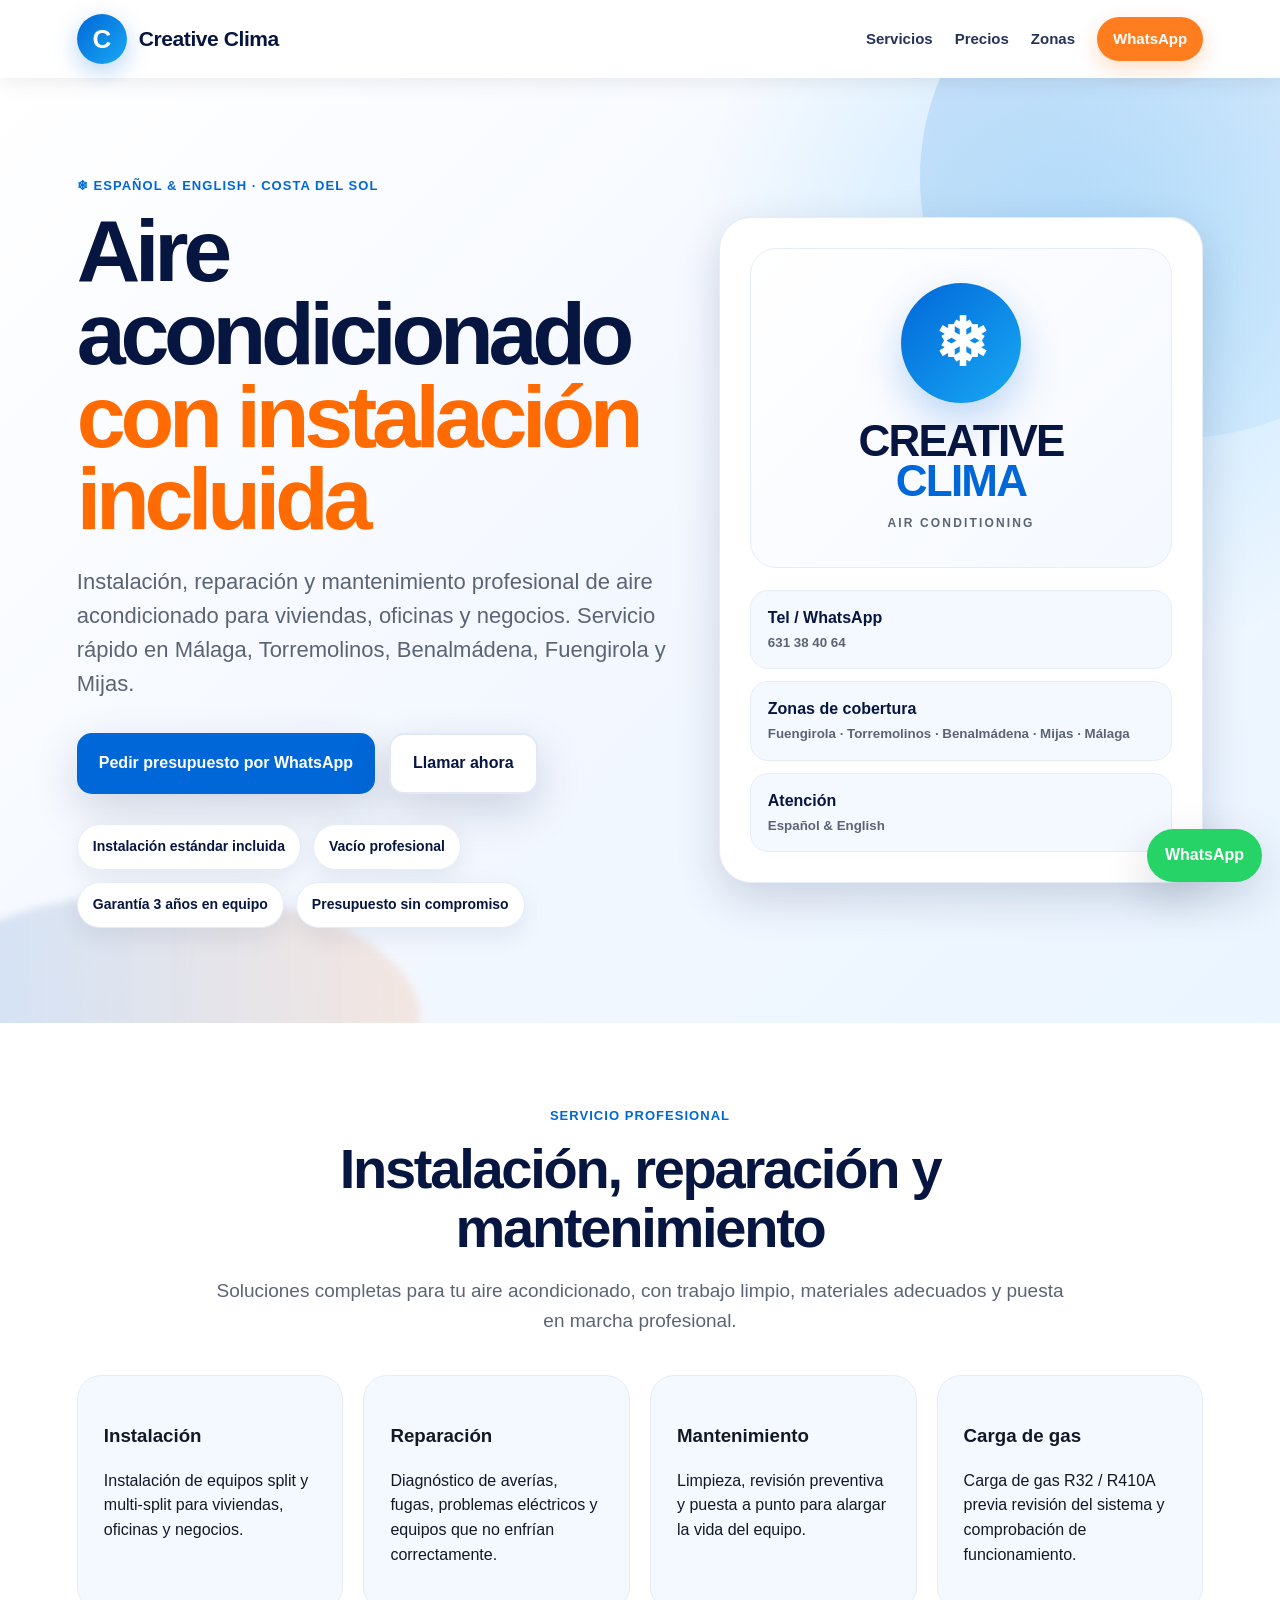
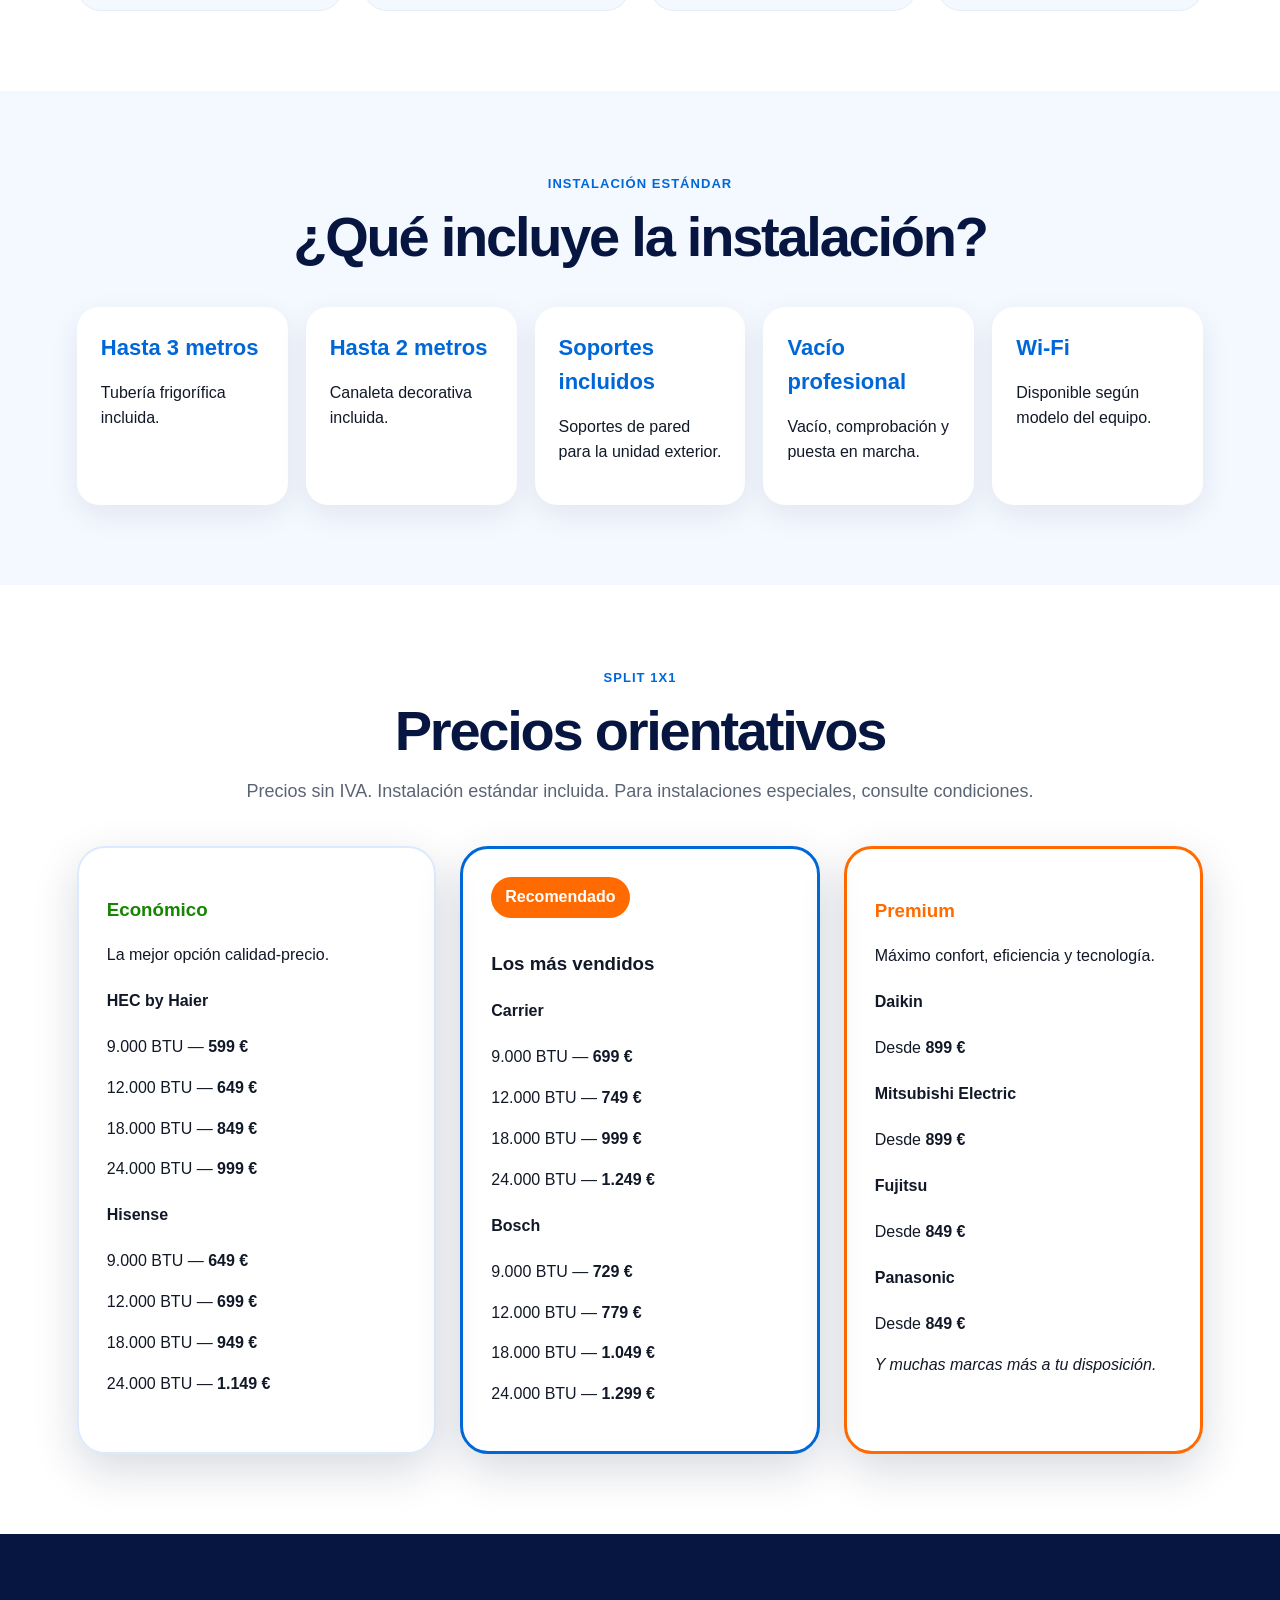
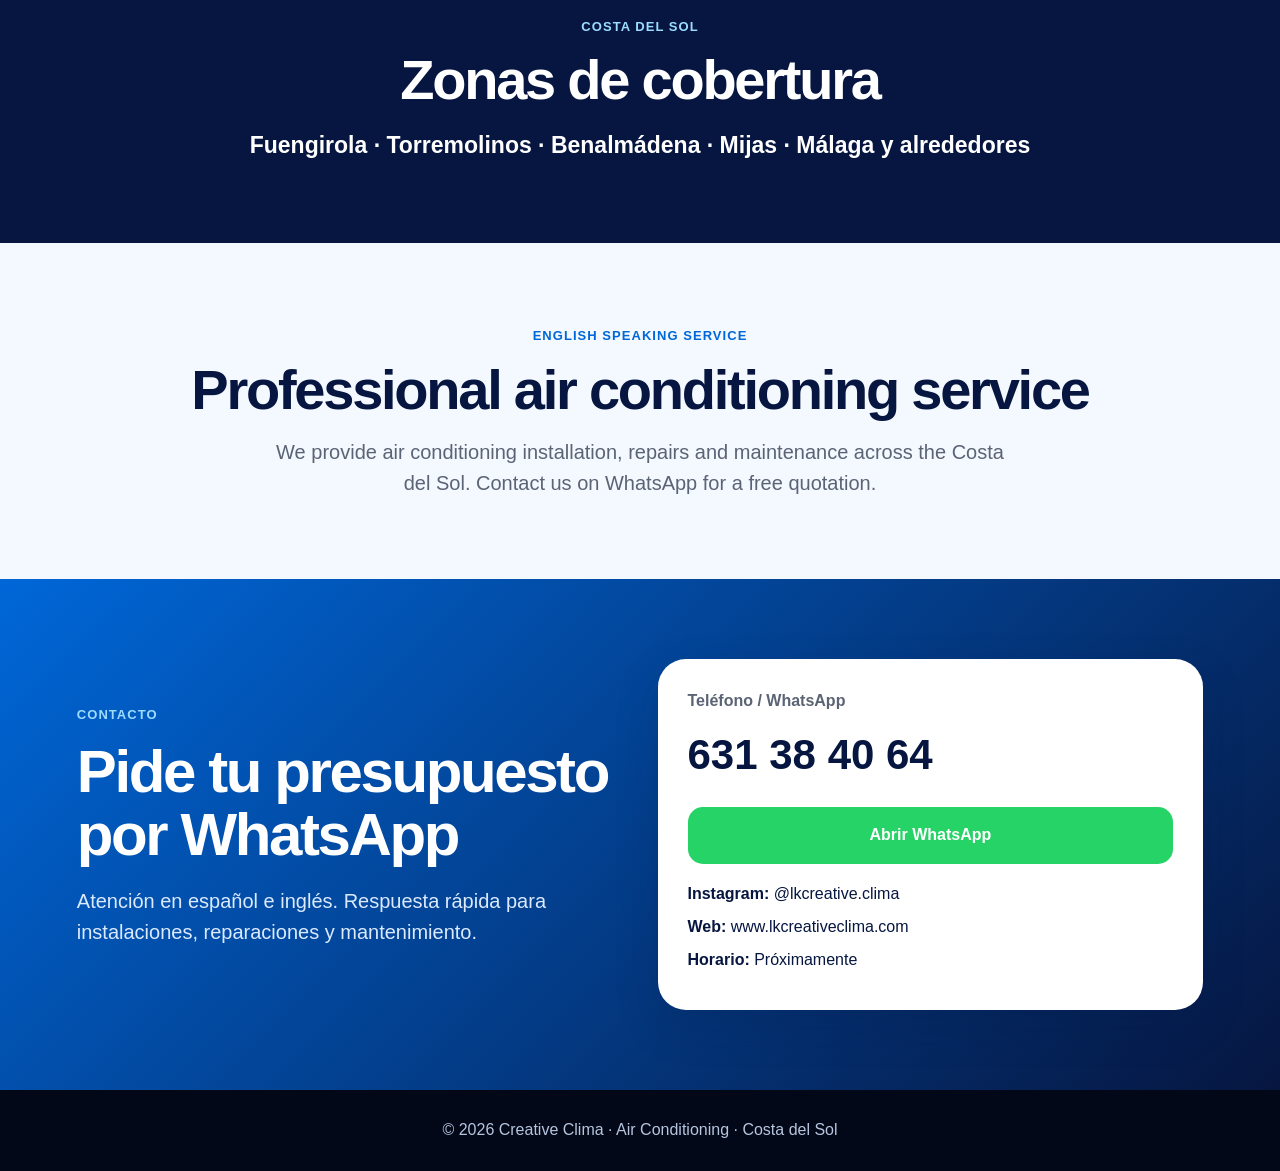
==== index.html @ 6324b2eb "Add Creative Clima homepage" ====
<!DOCTYPE html>
<html lang="es">
<head>
  <meta charset="UTF-8">
  <meta name="viewport" content="width=device-width, initial-scale=1.0">

  <title>Creative Clima | Aire Acondicionado Costa del Sol</title>

  <meta name="description" content="Instalación, reparación y mantenimiento de aire acondicionado en Torremolinos, Benalmádena, Fuengirola, Mijas, Málaga y alrededores. Presupuesto gratuito por WhatsApp.">

  <style>
    :root {
      --navy: #061640;
      --blue: #0067d8;
      --sky: #19a9f5;
      --orange: #ff6b00;
      --light: #f4f8ff;
      --white: #ffffff;
      --text: #111827;
      --muted: #5b6475;
      --shadow: 0 16px 45px rgba(6, 22, 64, 0.16);
    }

    * {
      box-sizing: border-box;
    }

    body {
      margin: 0;
      font-family: Arial, Helvetica, sans-serif;
      color: var(--text);
      background: var(--white);
      line-height: 1.55;
    }

    a {
      text-decoration: none;
      color: inherit;
    }

    .topbar {
      position: sticky;
      top: 0;
      z-index: 50;
      background: rgba(255, 255, 255, 0.96);
      backdrop-filter: blur(10px);
      display: flex;
      justify-content: space-between;
      align-items: center;
      padding: 14px 6%;
      box-shadow: 0 4px 20px rgba(0,0,0,0.08);
    }

    .brand {
      display: flex;
      align-items: center;
      gap: 12px;
      font-weight: 900;
      color: var(--navy);
      font-size: 21px;
      letter-spacing: -0.02em;
    }

    .brand-mark {
      width: 50px;
      height: 50px;
      border-radius: 50%;
      background: linear-gradient(135deg, var(--blue), var(--sky));
      display: flex;
      align-items: center;
      justify-content: center;
      color: white;
      font-weight: 900;
      font-size: 26px;
      box-shadow: 0 8px 25px rgba(0,103,216,.28);
    }

    nav {
      display: flex;
      gap: 22px;
      align-items: center;
      font-weight: 800;
      color: var(--navy);
      font-size: 15px;
    }

    nav a {
      opacity: .88;
    }

    nav a:hover {
      opacity: 1;
      color: var(--blue);
    }

    .nav-cta {
      background: var(--orange);
      color: white;
      padding: 10px 16px;
      border-radius: 999px;
      box-shadow: 0 8px 22px rgba(255,107,0,.25);
    }

    .hero {
      min-height: 720px;
      padding: 95px 6%;
      display: grid;
      grid-template-columns: 1.1fr .9fr;
      gap: 50px;
      align-items: center;
      background:
        radial-gradient(circle at 85% 20%, rgba(25,169,245,.22), transparent 30%),
        linear-gradient(135deg, #ffffff 0%, #f4f8ff 48%, #eaf5ff 100%);
      overflow: hidden;
      position: relative;
    }

    .hero::before {
      content: "";
      position: absolute;
      right: -160px;
      top: -160px;
      width: 520px;
      height: 520px;
      background: linear-gradient(135deg, rgba(0,103,216,.16), rgba(25,169,245,.05));
      border-radius: 50%;
    }

    .hero::after {
      content: "";
      position: absolute;
      left: -100px;
      bottom: -120px;
      width: 520px;
      height: 250px;
      background: linear-gradient(90deg, rgba(0,103,216,.16), rgba(255,107,0,.12));
      border-radius: 50%;
      filter: blur(4px);
    }

    .hero-content {
      position: relative;
      z-index: 2;
      max-width: 760px;
    }

    .eyebrow {
      display: inline-flex;
      align-items: center;
      gap: 8px;
      text-transform: uppercase;
      color: var(--blue);
      font-weight: 900;
      letter-spacing: .08em;
      font-size: 13px;
      margin: 0 0 14px;
    }

    h1 {
      font-size: clamp(44px, 7vw, 88px);
      line-height: .94;
      margin: 0 0 24px;
      color: var(--navy);
      letter-spacing: -0.06em;
    }

    .orange {
      color: var(--orange);
    }

    .hero-text {
      font-size: 22px;
      color: var(--muted);
      max-width: 650px;
      margin: 0 0 32px;
    }

    .hero-actions {
      display: flex;
      flex-wrap: wrap;
      gap: 14px;
      margin-bottom: 30px;
    }

    .btn {
      display: inline-flex;
      align-items: center;
      justify-content: center;
      padding: 16px 22px;
      border-radius: 15px;
      font-weight: 900;
      font-size: 16px;
      box-shadow: var(--shadow);
    }

    .btn-primary {
      background: var(--blue);
      color: white;
    }

    .btn-secondary {
      background: white;
      color: var(--navy);
      border: 2px solid #e1e9f5;
    }

    .trust-row {
      display: flex;
      flex-wrap: wrap;
      gap: 12px;
    }

    .trust-row span {
      background: white;
      color: var(--navy);
      padding: 11px 15px;
      border-radius: 999px;
      font-weight: 800;
      font-size: 14px;
      box-shadow: 0 8px 25px rgba(6,22,64,.08);
      border: 1px solid #e6edf7;
    }

    .hero-card {
      position: relative;
      z-index: 2;
      background: white;
      border-radius: 32px;
      padding: 30px;
      box-shadow: var(--shadow);
      border: 1px solid #e6edf7;
    }

    .logo-box {
      background: linear-gradient(135deg, #ffffff, #f4f8ff);
      border-radius: 26px;
      padding: 34px 24px;
      text-align: center;
      border: 1px solid #e6edf7;
    }

    .logo-symbol {
      width: 120px;
      height: 120px;
      margin: 0 auto 18px;
      border-radius: 50%;
      background: linear-gradient(135deg, var(--blue), var(--sky));
      color: white;
      display: flex;
      align-items: center;
      justify-content: center;
      font-size: 66px;
      font-weight: 900;
      box-shadow: 0 16px 40px rgba(0,103,216,.25);
    }

    .logo-title {
      font-size: 44px;
      line-height: .9;
      font-weight: 900;
      color: var(--navy);
      letter-spacing: -0.04em;
      margin: 0;
    }

    .logo-title span {
      display: block;
      color: var(--blue);
    }

    .logo-subtitle {
      margin: 14px 0 0;
      color: var(--muted);
      font-weight: 800;
      letter-spacing: .18em;
      font-size: 12px;
      text-transform: uppercase;
    }

    .quick-info {
      margin-top: 22px;
      display: grid;
      gap: 12px;
    }

    .quick-info div {
      background: var(--light);
      border-radius: 18px;
      padding: 15px 17px;
      font-weight: 800;
      color: var(--navy);
      border: 1px solid #e6edf7;
    }

    .quick-info small {
      display: block;
      color: var(--muted);
      font-weight: 700;
      margin-top: 2px;
    }

    @media (max-width: 900px) {
      .topbar {
        padding: 12px 5%;
      }

      nav {
        display: none;
      }

      .hero {
        grid-template-columns: 1fr;
        min-height: auto;
        padding: 70px 5%;
      }

      .hero-text {
        font-size: 19px;
      }

      .hero-card {
        padding: 22px;
      }

      .logo-title {
        font-size: 38px;
      }
    }
  </style>
</head>

<body>

  <header class="topbar">
    <a href="#" class="brand">
      <div class="brand-mark">C</div>
      <span>Creative Clima</span>
    </a>

    <nav>
      <a href="#servicios">Servicios</a>
      <a href="#precios">Precios</a>
      <a href="#zonas">Zonas</a>
      <a href="#contacto" class="nav-cta">WhatsApp</a>
    </nav>
  </header>

  <main>
    <section class="hero" id="inicio">
      <div class="hero-content">
        <p class="eyebrow">❄ Español & English · Costa del Sol</p>

        <h1>
          Aire acondicionado
          <span class="orange">con instalación incluida</span>
        </h1>

        <p class="hero-text">
          Instalación, reparación y mantenimiento profesional de aire acondicionado para viviendas, oficinas y negocios.
          Servicio rápido en Málaga, Torremolinos, Benalmádena, Fuengirola y Mijas.
        </p>

        <div class="hero-actions">
          <a class="btn btn-primary" href="https://wa.me/34631384064?text=Hola%20Creative%20Clima%2C%20quiero%20pedir%20un%20presupuesto%20para%20aire%20acondicionado." target="_blank">
            Pedir presupuesto por WhatsApp
          </a>

          <a class="btn btn-secondary" href="tel:+34631384064">
            Llamar ahora
          </a>
        </div>

        <div class="trust-row">
          <span>Instalación estándar incluida</span>
          <span>Vacío profesional</span>
          <span>Garantía 3 años en equipo</span>
          <span>Presupuesto sin compromiso</span>
        </div>
      </div>

      <div class="hero-card">
        <div class="logo-box">
          <div class="logo-symbol">❄</div>
          <p class="logo-title">CREATIVE <span>CLIMA</span></p>
          <p class="logo-subtitle">Air Conditioning</p>
        </div>

        <div class="quick-info">
          <div>
            Tel / WhatsApp
            <small>631 38 40 64</small>
          </div>
          <div>
            Zonas de cobertura
            <small>Fuengirola · Torremolinos · Benalmádena · Mijas · Málaga</small>
          </div>
          <div>
            Atención
            <small>Español & English</small>
          </div>
        </div>
      </div>
  </section>    <section id="servicios" style="padding:80px 6%; background:#ffffff;">
      <div style="text-align:center; max-width:850px; margin:0 auto 40px;">
        <p class="eyebrow">Servicio profesional</p>
        <h2 style="font-size:clamp(32px,5vw,56px); line-height:1.05; margin:0 0 14px; color:var(--navy); letter-spacing:-0.04em;">
          Instalación, reparación y mantenimiento
        </h2>
        <p style="color:var(--muted); font-size:19px;">
          Soluciones completas para tu aire acondicionado, con trabajo limpio, materiales adecuados y puesta en marcha profesional.
        </p>
      </div>

      <div style="display:grid; grid-template-columns:repeat(auto-fit,minmax(230px,1fr)); gap:20px;">
        <article style="background:var(--light); border:1px solid #e6edf7; border-radius:24px; padding:26px;">
          <h3>Instalación</h3>
          <p>Instalación de equipos split y multi-split para viviendas, oficinas y negocios.</p>
        </article>

        <article style="background:var(--light); border:1px solid #e6edf7; border-radius:24px; padding:26px;">
          <h3>Reparación</h3>
          <p>Diagnóstico de averías, fugas, problemas eléctricos y equipos que no enfrían correctamente.</p>
        </article>

        <article style="background:var(--light); border:1px solid #e6edf7; border-radius:24px; padding:26px;">
          <h3>Mantenimiento</h3>
          <p>Limpieza, revisión preventiva y puesta a punto para alargar la vida del equipo.</p>
        </article>

        <article style="background:var(--light); border:1px solid #e6edf7; border-radius:24px; padding:26px;">
          <h3>Carga de gas</h3>
          <p>Carga de gas R32 / R410A previa revisión del sistema y comprobación de funcionamiento.</p>
        </article>
      </div>
    </section>

    <section style="padding:80px 6%; background:var(--light);">
      <div style="text-align:center; max-width:850px; margin:0 auto 40px;">
        <p class="eyebrow">Instalación estándar</p>
        <h2 style="font-size:clamp(32px,5vw,56px); line-height:1.05; margin:0 0 14px; color:var(--navy); letter-spacing:-0.04em;">
          ¿Qué incluye la instalación?
        </h2>
      </div>

      <div style="display:grid; grid-template-columns:repeat(auto-fit,minmax(210px,1fr)); gap:18px;">
        <div style="background:white; border-radius:22px; padding:24px; box-shadow:0 10px 30px rgba(6,22,64,.08);">
          <strong style="color:var(--blue); font-size:22px;">Hasta 3 metros</strong>
          <p>Tubería frigorífica incluida.</p>
        </div>

        <div style="background:white; border-radius:22px; padding:24px; box-shadow:0 10px 30px rgba(6,22,64,.08);">
          <strong style="color:var(--blue); font-size:22px;">Hasta 2 metros</strong>
          <p>Canaleta decorativa incluida.</p>
        </div>

        <div style="background:white; border-radius:22px; padding:24px; box-shadow:0 10px 30px rgba(6,22,64,.08);">
          <strong style="color:var(--blue); font-size:22px;">Soportes incluidos</strong>
          <p>Soportes de pared para la unidad exterior.</p>
        </div>

        <div style="background:white; border-radius:22px; padding:24px; box-shadow:0 10px 30px rgba(6,22,64,.08);">
          <strong style="color:var(--blue); font-size:22px;">Vacío profesional</strong>
          <p>Vacío, comprobación y puesta en marcha.</p>
        </div>

        <div style="background:white; border-radius:22px; padding:24px; box-shadow:0 10px 30px rgba(6,22,64,.08);">
          <strong style="color:var(--blue); font-size:22px;">Wi-Fi</strong>
          <p>Disponible según modelo del equipo.</p>
        </div>
      </div>
    </section>

    <section id="precios" style="padding:80px 6%; background:#ffffff;">
      <div style="text-align:center; max-width:850px; margin:0 auto 40px;">
        <p class="eyebrow">Split 1x1</p>
        <h2 style="font-size:clamp(32px,5vw,56px); line-height:1.05; margin:0 0 14px; color:var(--navy); letter-spacing:-0.04em;">
          Precios orientativos
        </h2>
        <p style="color:var(--muted); font-size:18px;">
          Precios sin IVA. Instalación estándar incluida. Para instalaciones especiales, consulte condiciones.
        </p>
      </div>

      <div style="display:grid; grid-template-columns:repeat(auto-fit,minmax(280px,1fr)); gap:24px;">
        <article style="border:2px solid #dbeafe; border-radius:28px; padding:28px; box-shadow:var(--shadow);">
          <h3 style="color:#168500;">Económico</h3>
          <p>La mejor opción calidad-precio.</p>

          <h4>HEC by Haier</h4>
          <p>9.000 BTU — <strong>599 €</strong></p>
          <p>12.000 BTU — <strong>649 €</strong></p>
          <p>18.000 BTU — <strong>849 €</strong></p>
          <p>24.000 BTU — <strong>999 €</strong></p>

          <h4>Hisense</h4>
          <p>9.000 BTU — <strong>649 €</strong></p>
          <p>12.000 BTU — <strong>699 €</strong></p>
          <p>18.000 BTU — <strong>949 €</strong></p>
          <p>24.000 BTU — <strong>1.149 €</strong></p>
        </article>

        <article style="border:3px solid var(--blue); border-radius:28px; padding:28px; box-shadow:var(--shadow); position:relative;">
          <div style="display:inline-block; background:var(--orange); color:white; padding:8px 14px; border-radius:999px; font-weight:900; margin-bottom:12px;">
            Recomendado
          </div>

          <h3>Los más vendidos</h3>

          <h4>Carrier</h4>
          <p>9.000 BTU — <strong>699 €</strong></p>
          <p>12.000 BTU — <strong>749 €</strong></p>
          <p>18.000 BTU — <strong>999 €</strong></p>
          <p>24.000 BTU — <strong>1.249 €</strong></p>

          <h4>Bosch</h4>
          <p>9.000 BTU — <strong>729 €</strong></p>
          <p>12.000 BTU — <strong>779 €</strong></p>
          <p>18.000 BTU — <strong>1.049 €</strong></p>
          <p>24.000 BTU — <strong>1.299 €</strong></p>
        </article>

        <article style="border:3px solid var(--orange); border-radius:28px; padding:28px; box-shadow:var(--shadow);">
          <h3 style="color:var(--orange);">Premium</h3>
          <p>Máximo confort, eficiencia y tecnología.</p>

          <h4>Daikin</h4>
          <p>Desde <strong>899 €</strong></p>

          <h4>Mitsubishi Electric</h4>
          <p>Desde <strong>899 €</strong></p>

          <h4>Fujitsu</h4>
          <p>Desde <strong>849 €</strong></p>

          <h4>Panasonic</h4>
          <p>Desde <strong>849 €</strong></p>

          <p><em>Y muchas marcas más a tu disposición.</em></p>
        </article>
      </div>
    </section>    <section id="zonas" style="padding:80px 6%; background:var(--navy); color:white; text-align:center;">
      <p class="eyebrow" style="color:#9ddcff;">Costa del Sol</p>
      <h2 style="font-size:clamp(32px,5vw,56px); line-height:1.05; margin:0 0 18px; color:white; letter-spacing:-0.04em;">
        Zonas de cobertura
      </h2>
      <p style="font-size:23px; font-weight:800; max-width:900px; margin:0 auto;">
        Fuengirola · Torremolinos · Benalmádena · Mijas · Málaga y alrededores
      </p>
    </section>

    <section style="padding:80px 6%; background:var(--light); text-align:center;">
      <p class="eyebrow">English speaking service</p>
      <h2 style="font-size:clamp(32px,5vw,56px); line-height:1.05; margin:0 0 18px; color:var(--navy); letter-spacing:-0.04em;">
        Professional air conditioning service
      </h2>
      <p style="max-width:760px; margin:0 auto; color:var(--muted); font-size:20px;">
        We provide air conditioning installation, repairs and maintenance across the Costa del Sol.
        Contact us on WhatsApp for a free quotation.
      </p>
    </section>

    <section id="contacto" style="padding:80px 6%; background:linear-gradient(135deg,var(--blue),var(--navy)); color:white;">
      <div style="display:grid; grid-template-columns:repeat(auto-fit,minmax(280px,1fr)); gap:35px; align-items:center;">
        <div>
          <p class="eyebrow" style="color:#9ddcff;">Contacto</p>
          <h2 style="font-size:clamp(34px,5vw,60px); line-height:1.05; margin:0 0 18px; color:white; letter-spacing:-0.04em;">
            Pide tu presupuesto por WhatsApp
          </h2>
          <p style="font-size:20px; color:#dbeafe;">
            Atención en español e inglés. Respuesta rápida para instalaciones, reparaciones y mantenimiento.
          </p>
        </div>

        <div style="background:white; color:var(--navy); border-radius:28px; padding:30px; box-shadow:var(--shadow);">
          <p style="margin:0 0 8px; color:var(--muted); font-weight:800;">Teléfono / WhatsApp</p>

          <a href="tel:+34631384064" style="display:block; font-size:42px; font-weight:900; color:var(--navy); margin-bottom:20px;">
            631 38 40 64
          </a>

          <a href="https://wa.me/34631384064?text=Hola%20Creative%20Clima%2C%20quiero%20pedir%20un%20presupuesto%20para%20aire%20acondicionado." target="_blank" style="display:block; text-align:center; background:#25d366; color:white; padding:16px 20px; border-radius:15px; font-weight:900; margin-bottom:18px;">
            Abrir WhatsApp
          </a>

          <p style="margin:8px 0;"><strong>Instagram:</strong> @lkcreative.clima</p>
          <p style="margin:8px 0;"><strong>Web:</strong> www.lkcreativeclima.com</p>
          <p style="margin:8px 0;"><strong>Horario:</strong> Próximamente</p>
        </div>
      </div>
    </section>
  </main>

  <a href="https://wa.me/34631384064?text=Hola%20Creative%20Clima%2C%20quiero%20pedir%20un%20presupuesto." target="_blank" style="position:fixed; right:18px; bottom:18px; background:#25d366; color:white; padding:14px 18px; border-radius:999px; font-weight:900; box-shadow:var(--shadow); z-index:100;">
    WhatsApp
  </a>

  <footer style="background:#020817; color:#b6c5df; text-align:center; padding:28px 6%;">
    <p style="margin:0;">© 2026 Creative Clima · Air Conditioning · Costa del Sol</p>
  </footer>

</body>
</html>
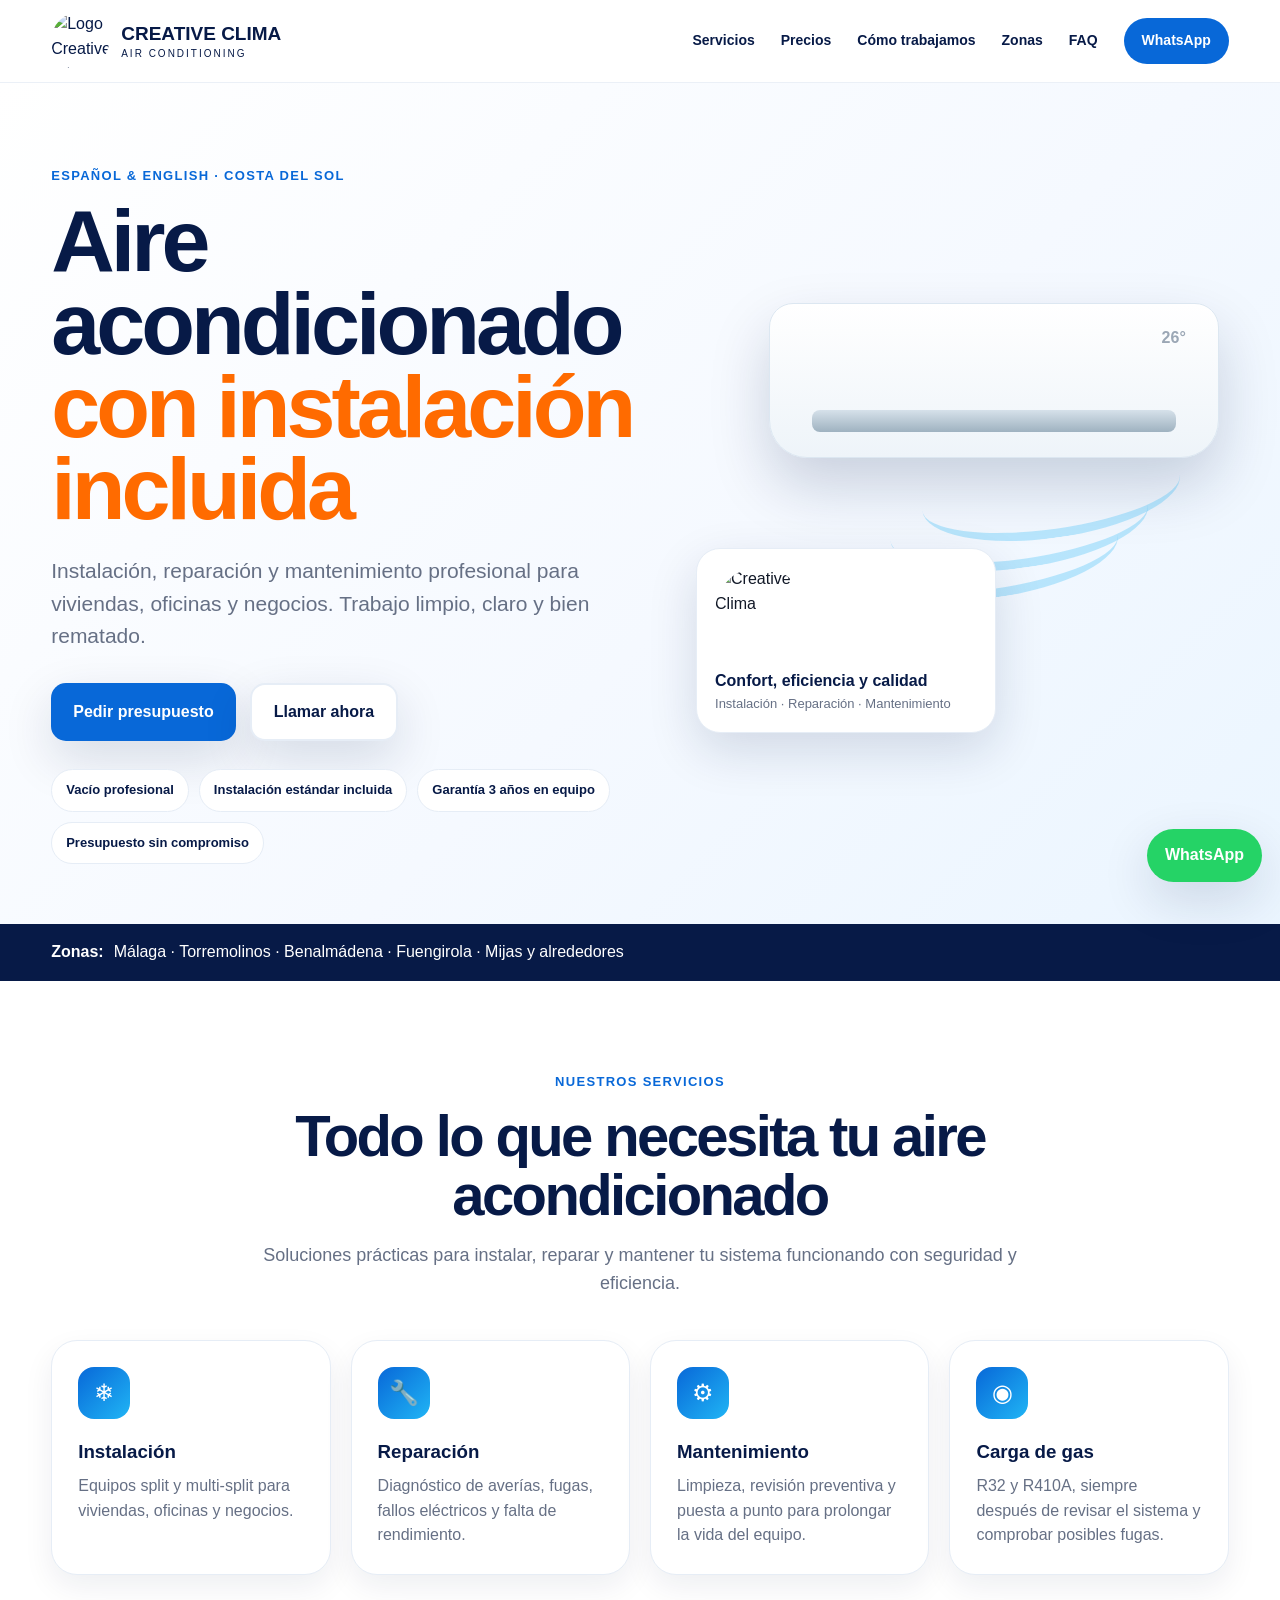
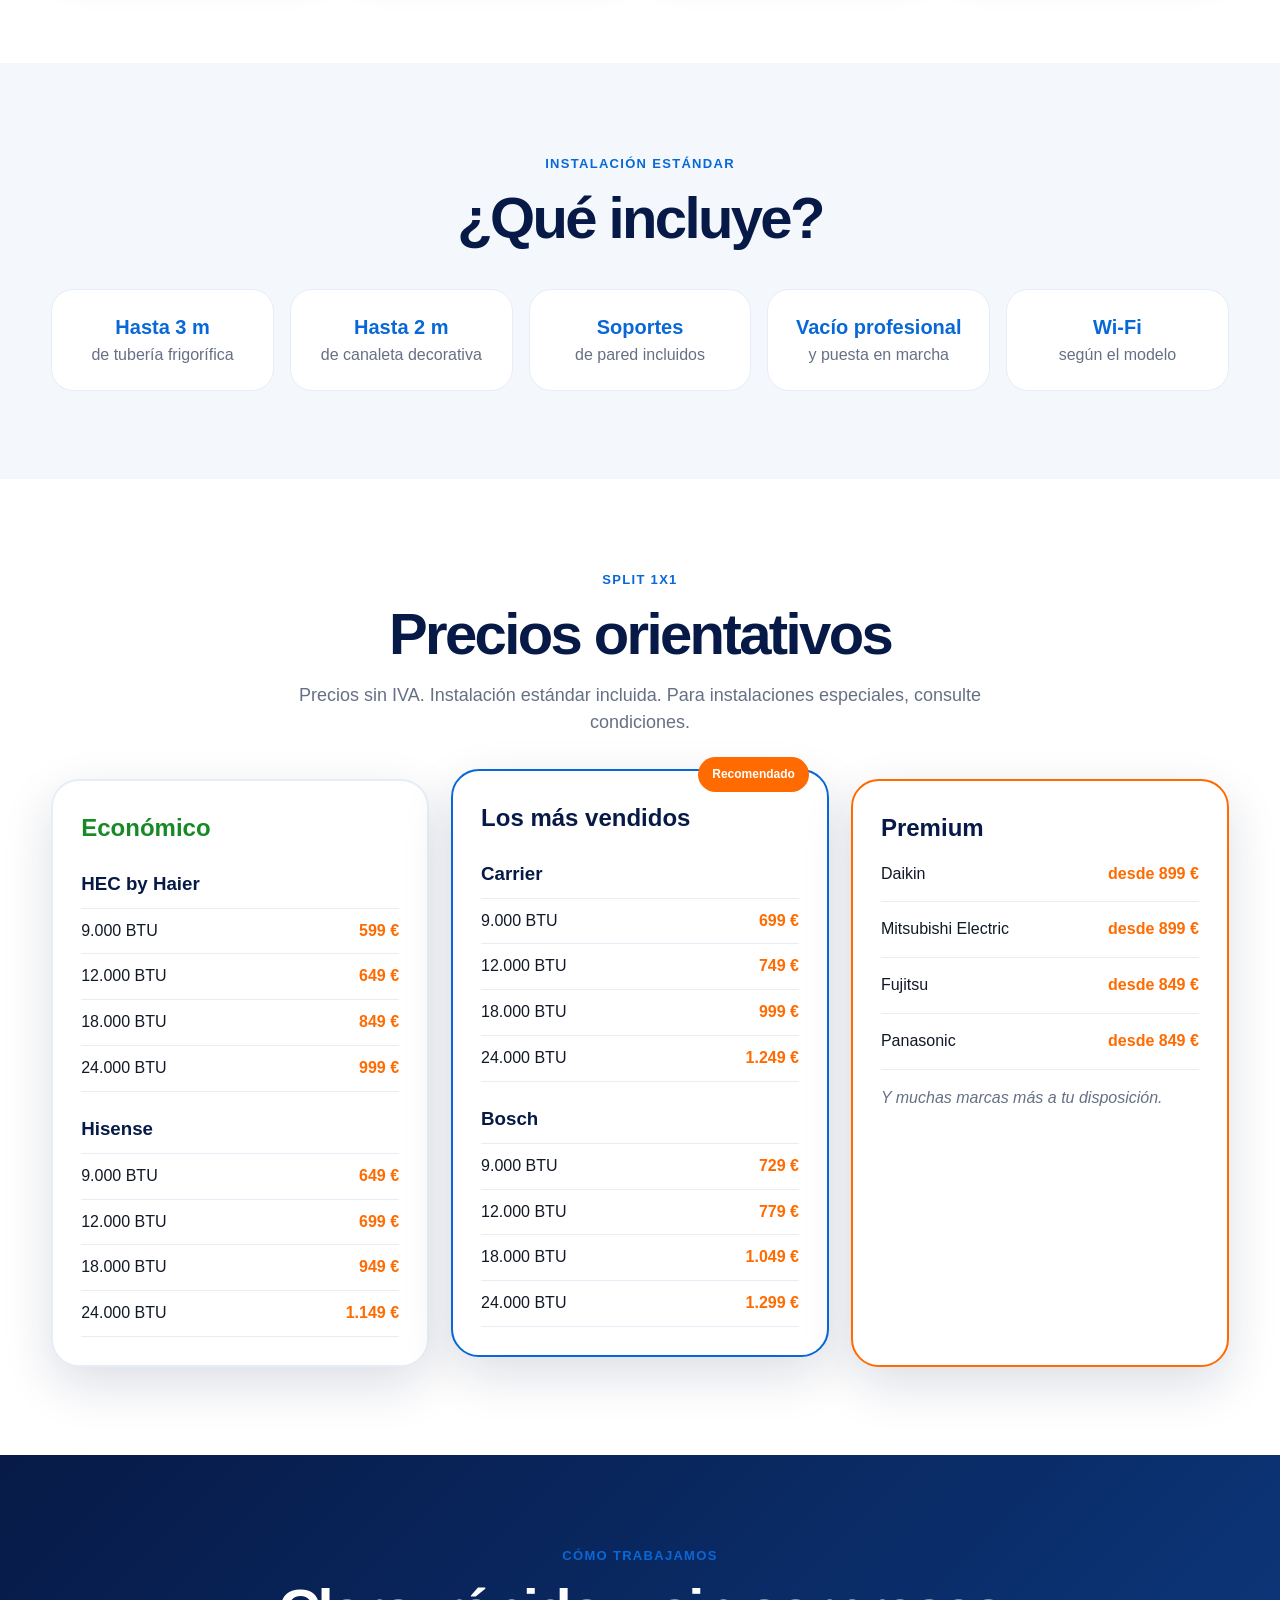
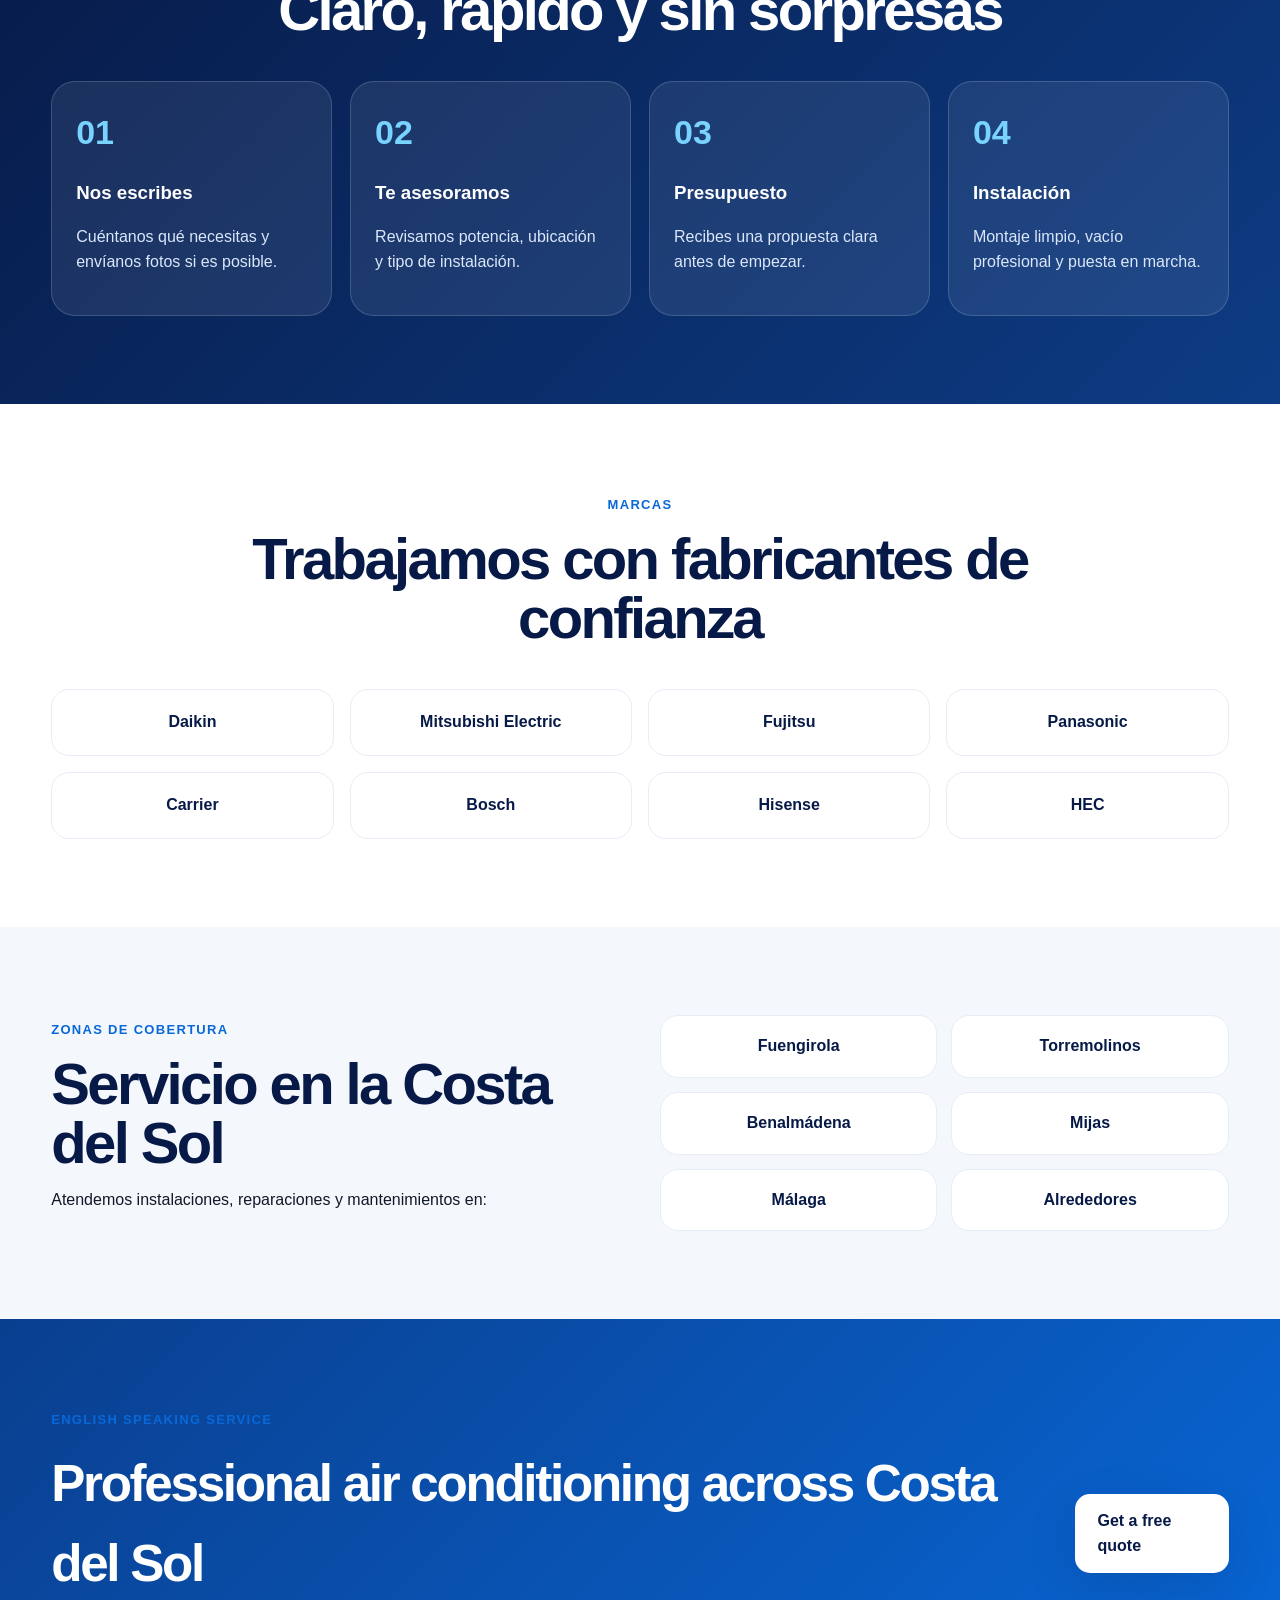
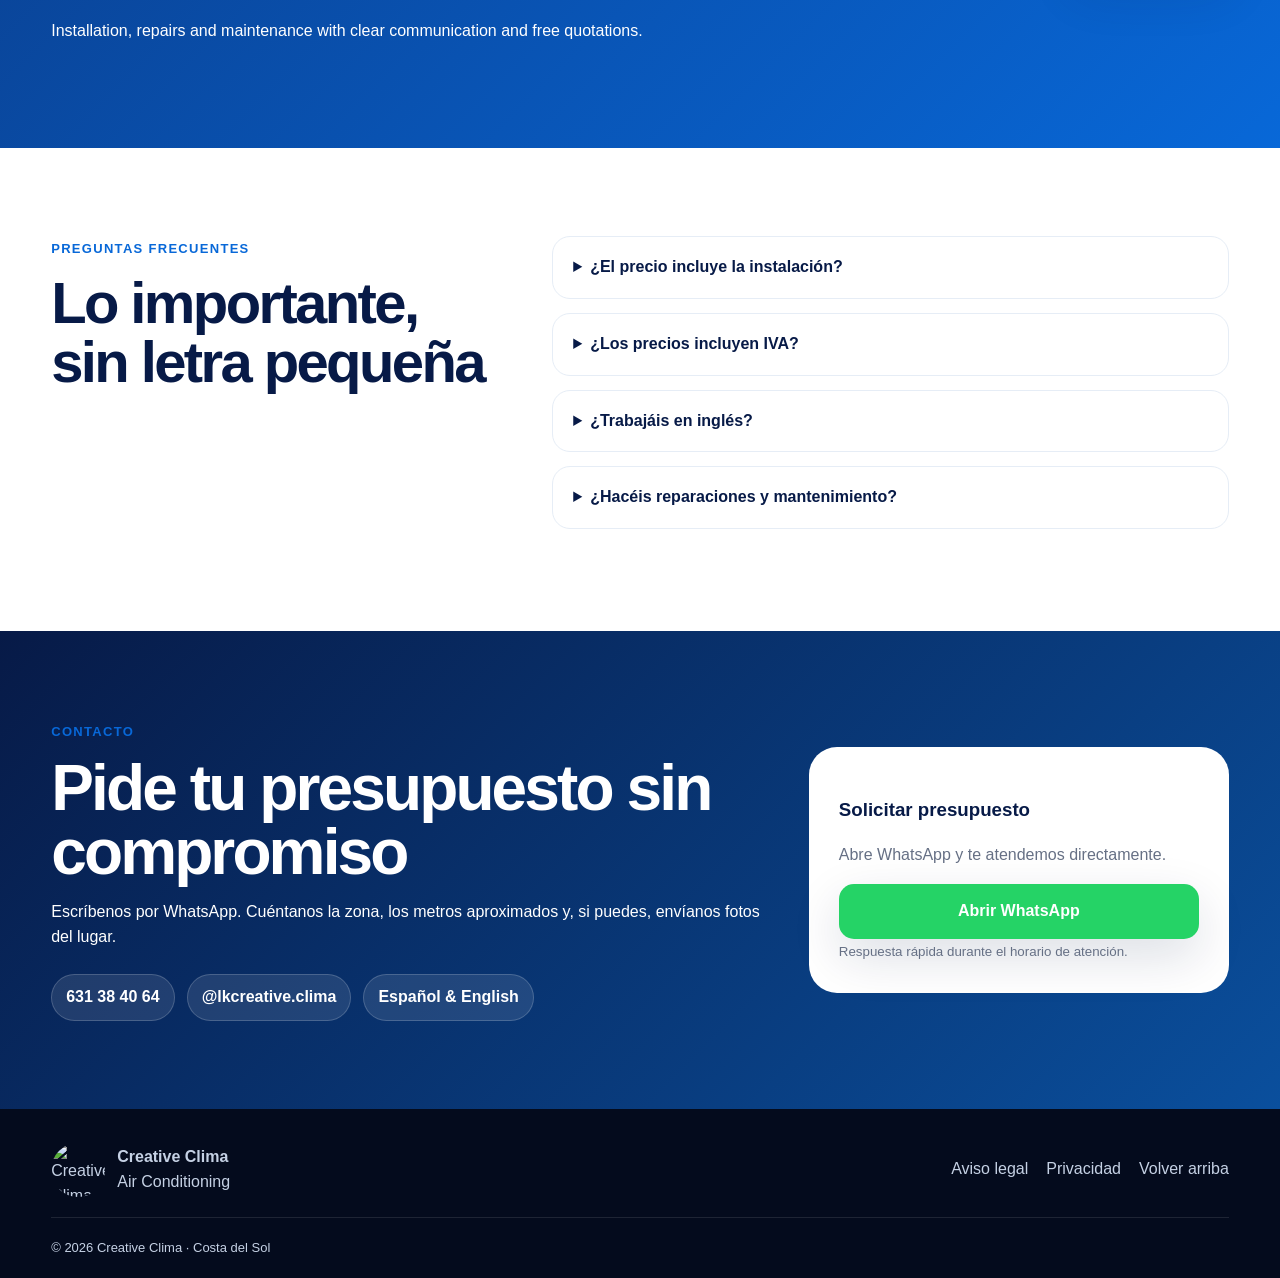
==== commit e551e797: "Add files via upload" ====
--- a/index.html
+++ b/index.html
@@ -1,602 +1,88 @@
-<!DOCTYPE html>
+<!doctype html>
 <html lang="es">
 <head>
-  <meta charset="UTF-8">
-  <meta name="viewport" content="width=device-width, initial-scale=1.0">
-
-  <title>Creative Clima | Aire Acondicionado Costa del Sol</title>
-
-  <meta name="description" content="Instalación, reparación y mantenimiento de aire acondicionado en Torremolinos, Benalmádena, Fuengirola, Mijas, Málaga y alrededores. Presupuesto gratuito por WhatsApp.">
-
-  <style>
-    :root {
-      --navy: #061640;
-      --blue: #0067d8;
-      --sky: #19a9f5;
-      --orange: #ff6b00;
-      --light: #f4f8ff;
-      --white: #ffffff;
-      --text: #111827;
-      --muted: #5b6475;
-      --shadow: 0 16px 45px rgba(6, 22, 64, 0.16);
-    }
-
-    * {
-      box-sizing: border-box;
-    }
-
-    body {
-      margin: 0;
-      font-family: Arial, Helvetica, sans-serif;
-      color: var(--text);
-      background: var(--white);
-      line-height: 1.55;
-    }
-
-    a {
-      text-decoration: none;
-      color: inherit;
-    }
-
-    .topbar {
-      position: sticky;
-      top: 0;
-      z-index: 50;
-      background: rgba(255, 255, 255, 0.96);
-      backdrop-filter: blur(10px);
-      display: flex;
-      justify-content: space-between;
-      align-items: center;
-      padding: 14px 6%;
-      box-shadow: 0 4px 20px rgba(0,0,0,0.08);
-    }
-
-    .brand {
-      display: flex;
-      align-items: center;
-      gap: 12px;
-      font-weight: 900;
-      color: var(--navy);
-      font-size: 21px;
-      letter-spacing: -0.02em;
-    }
-
-    .brand-mark {
-      width: 50px;
-      height: 50px;
-      border-radius: 50%;
-      background: linear-gradient(135deg, var(--blue), var(--sky));
-      display: flex;
-      align-items: center;
-      justify-content: center;
-      color: white;
-      font-weight: 900;
-      font-size: 26px;
-      box-shadow: 0 8px 25px rgba(0,103,216,.28);
-    }
-
-    nav {
-      display: flex;
-      gap: 22px;
-      align-items: center;
-      font-weight: 800;
-      color: var(--navy);
-      font-size: 15px;
-    }
-
-    nav a {
-      opacity: .88;
-    }
-
-    nav a:hover {
-      opacity: 1;
-      color: var(--blue);
-    }
-
-    .nav-cta {
-      background: var(--orange);
-      color: white;
-      padding: 10px 16px;
-      border-radius: 999px;
-      box-shadow: 0 8px 22px rgba(255,107,0,.25);
-    }
-
-    .hero {
-      min-height: 720px;
-      padding: 95px 6%;
-      display: grid;
-      grid-template-columns: 1.1fr .9fr;
-      gap: 50px;
-      align-items: center;
-      background:
-        radial-gradient(circle at 85% 20%, rgba(25,169,245,.22), transparent 30%),
-        linear-gradient(135deg, #ffffff 0%, #f4f8ff 48%, #eaf5ff 100%);
-      overflow: hidden;
-      position: relative;
-    }
-
-    .hero::before {
-      content: "";
-      position: absolute;
-      right: -160px;
-      top: -160px;
-      width: 520px;
-      height: 520px;
-      background: linear-gradient(135deg, rgba(0,103,216,.16), rgba(25,169,245,.05));
-      border-radius: 50%;
-    }
-
-    .hero::after {
-      content: "";
-      position: absolute;
-      left: -100px;
-      bottom: -120px;
-      width: 520px;
-      height: 250px;
-      background: linear-gradient(90deg, rgba(0,103,216,.16), rgba(255,107,0,.12));
-      border-radius: 50%;
-      filter: blur(4px);
-    }
-
-    .hero-content {
-      position: relative;
-      z-index: 2;
-      max-width: 760px;
-    }
-
-    .eyebrow {
-      display: inline-flex;
-      align-items: center;
-      gap: 8px;
-      text-transform: uppercase;
-      color: var(--blue);
-      font-weight: 900;
-      letter-spacing: .08em;
-      font-size: 13px;
-      margin: 0 0 14px;
-    }
-
-    h1 {
-      font-size: clamp(44px, 7vw, 88px);
-      line-height: .94;
-      margin: 0 0 24px;
-      color: var(--navy);
-      letter-spacing: -0.06em;
-    }
-
-    .orange {
-      color: var(--orange);
-    }
-
-    .hero-text {
-      font-size: 22px;
-      color: var(--muted);
-      max-width: 650px;
-      margin: 0 0 32px;
-    }
-
-    .hero-actions {
-      display: flex;
-      flex-wrap: wrap;
-      gap: 14px;
-      margin-bottom: 30px;
-    }
-
-    .btn {
-      display: inline-flex;
-      align-items: center;
-      justify-content: center;
-      padding: 16px 22px;
-      border-radius: 15px;
-      font-weight: 900;
-      font-size: 16px;
-      box-shadow: var(--shadow);
-    }
-
-    .btn-primary {
-      background: var(--blue);
-      color: white;
-    }
-
-    .btn-secondary {
-      background: white;
-      color: var(--navy);
-      border: 2px solid #e1e9f5;
-    }
-
-    .trust-row {
-      display: flex;
-      flex-wrap: wrap;
-      gap: 12px;
-    }
-
-    .trust-row span {
-      background: white;
-      color: var(--navy);
-      padding: 11px 15px;
-      border-radius: 999px;
-      font-weight: 800;
-      font-size: 14px;
-      box-shadow: 0 8px 25px rgba(6,22,64,.08);
-      border: 1px solid #e6edf7;
-    }
-
-    .hero-card {
-      position: relative;
-      z-index: 2;
-      background: white;
-      border-radius: 32px;
-      padding: 30px;
-      box-shadow: var(--shadow);
-      border: 1px solid #e6edf7;
-    }
-
-    .logo-box {
-      background: linear-gradient(135deg, #ffffff, #f4f8ff);
-      border-radius: 26px;
-      padding: 34px 24px;
-      text-align: center;
-      border: 1px solid #e6edf7;
-    }
-
-    .logo-symbol {
-      width: 120px;
-      height: 120px;
-      margin: 0 auto 18px;
-      border-radius: 50%;
-      background: linear-gradient(135deg, var(--blue), var(--sky));
-      color: white;
-      display: flex;
-      align-items: center;
-      justify-content: center;
-      font-size: 66px;
-      font-weight: 900;
-      box-shadow: 0 16px 40px rgba(0,103,216,.25);
-    }
-
-    .logo-title {
-      font-size: 44px;
-      line-height: .9;
-      font-weight: 900;
-      color: var(--navy);
-      letter-spacing: -0.04em;
-      margin: 0;
-    }
-
-    .logo-title span {
-      display: block;
-      color: var(--blue);
-    }
-
-    .logo-subtitle {
-      margin: 14px 0 0;
-      color: var(--muted);
-      font-weight: 800;
-      letter-spacing: .18em;
-      font-size: 12px;
-      text-transform: uppercase;
-    }
-
-    .quick-info {
-      margin-top: 22px;
-      display: grid;
-      gap: 12px;
-    }
-
-    .quick-info div {
-      background: var(--light);
-      border-radius: 18px;
-      padding: 15px 17px;
-      font-weight: 800;
-      color: var(--navy);
-      border: 1px solid #e6edf7;
-    }
-
-    .quick-info small {
-      display: block;
-      color: var(--muted);
-      font-weight: 700;
-      margin-top: 2px;
-    }
-
-    @media (max-width: 900px) {
-      .topbar {
-        padding: 12px 5%;
-      }
-
-      nav {
-        display: none;
-      }
-
-      .hero {
-        grid-template-columns: 1fr;
-        min-height: auto;
-        padding: 70px 5%;
-      }
-
-      .hero-text {
-        font-size: 19px;
-      }
-
-      .hero-card {
-        padding: 22px;
-      }
-
-      .logo-title {
-        font-size: 38px;
-      }
-    }
-  </style>
+  <meta charset="utf-8">
+  <meta name="viewport" content="width=device-width,initial-scale=1">
+  <title>Creative Clima | Aire acondicionado en Costa del Sol</title>
+  <meta name="description" content="Instalación, reparación y mantenimiento de aire acondicionado en Torremolinos, Benalmádena, Fuengirola, Mijas, Málaga y alrededores. Presupuesto sin compromiso.">
+  <meta name="theme-color" content="#071a47">
+  <meta property="og:title" content="Creative Clima | Aire acondicionado Costa del Sol">
+  <meta property="og:description" content="Instalación profesional, reparación y mantenimiento. Atención en español e inglés.">
+  <meta property="og:type" content="website">
+  <meta property="og:image" content="assets/creative-clima-logo.png">
+  <link rel="icon" href="assets/creative-clima-logo.png">
+  <link rel="stylesheet" href="styles.css">
 </head>
-
 <body>
-
-  <header class="topbar">
-    <a href="#" class="brand">
-      <div class="brand-mark">C</div>
-      <span>Creative Clima</span>
-    </a>
-
-    <nav>
-      <a href="#servicios">Servicios</a>
-      <a href="#precios">Precios</a>
-      <a href="#zonas">Zonas</a>
-      <a href="#contacto" class="nav-cta">WhatsApp</a>
-    </nav>
+  <header class="site-header">
+    <div class="container header-inner">
+      <a class="brand" href="#inicio">
+        <img src="assets/creative-clima-logo.png" alt="Logo Creative Clima">
+        <span><strong>CREATIVE CLIMA</strong><small>AIR CONDITIONING</small></span>
+      </a>
+      <button class="menu-toggle" aria-controls="main-menu" aria-expanded="false"><span></span><span></span><span></span></button>
+      <nav id="main-menu" class="main-nav">
+        <a href="#servicios">Servicios</a><a href="#precios">Precios</a><a href="#proceso">Cómo trabajamos</a><a href="#zonas">Zonas</a><a href="#faq">FAQ</a>
+        <a class="nav-cta" href="https://wa.me/34631384064?text=Hola%20Creative%20Clima%2C%20quiero%20pedir%20un%20presupuesto." target="_blank" rel="noopener">WhatsApp</a>
+      </nav>
+    </div>
   </header>
 
   <main>
-    <section class="hero" id="inicio">
-      <div class="hero-content">
-        <p class="eyebrow">❄ Español & English · Costa del Sol</p>
-
-        <h1>
-          Aire acondicionado
-          <span class="orange">con instalación incluida</span>
-        </h1>
-
-        <p class="hero-text">
-          Instalación, reparación y mantenimiento profesional de aire acondicionado para viviendas, oficinas y negocios.
-          Servicio rápido en Málaga, Torremolinos, Benalmádena, Fuengirola y Mijas.
-        </p>
-
-        <div class="hero-actions">
-          <a class="btn btn-primary" href="https://wa.me/34631384064?text=Hola%20Creative%20Clima%2C%20quiero%20pedir%20un%20presupuesto%20para%20aire%20acondicionado." target="_blank">
-            Pedir presupuesto por WhatsApp
-          </a>
-
-          <a class="btn btn-secondary" href="tel:+34631384064">
-            Llamar ahora
-          </a>
+    <section id="inicio" class="hero">
+      <div class="container hero-grid">
+        <div class="hero-copy">
+          <div class="kicker">Español & English · Costa del Sol</div>
+          <h1>Aire acondicionado <span>con instalación incluida</span></h1>
+          <p class="hero-lead">Instalación, reparación y mantenimiento profesional para viviendas, oficinas y negocios. Trabajo limpio, claro y bien rematado.</p>
+          <div class="hero-actions">
+            <a class="btn btn-primary" href="https://wa.me/34631384064?text=Hola%20Creative%20Clima%2C%20quiero%20pedir%20un%20presupuesto%20para%20aire%20acondicionado." target="_blank" rel="noopener">Pedir presupuesto</a>
+            <a class="btn btn-secondary" href="tel:+34631384064">Llamar ahora</a>
+          </div>
+          <div class="trust-pills"><span>Vacío profesional</span><span>Instalación estándar incluida</span><span>Garantía 3 años en equipo</span><span>Presupuesto sin compromiso</span></div>
         </div>
-
-        <div class="trust-row">
-          <span>Instalación estándar incluida</span>
-          <span>Vacío profesional</span>
-          <span>Garantía 3 años en equipo</span>
-          <span>Presupuesto sin compromiso</span>
+        <div class="hero-visual">
+          <div class="hero-card"><img src="assets/creative-clima-logo.png" alt="Creative Clima"><div><strong>Confort, eficiencia y calidad</strong><span>Instalación · Reparación · Mantenimiento</span></div></div>
+          <div class="ac-illustration"><div class="ac-body"><div class="ac-display">26°</div><div class="ac-slot"></div></div><div class="air air-one"></div><div class="air air-two"></div><div class="air air-three"></div></div>
         </div>
       </div>
-
-      <div class="hero-card">
-        <div class="logo-box">
-          <div class="logo-symbol">❄</div>
-          <p class="logo-title">CREATIVE <span>CLIMA</span></p>
-          <p class="logo-subtitle">Air Conditioning</p>
-        </div>
-
-        <div class="quick-info">
-          <div>
-            Tel / WhatsApp
-            <small>631 38 40 64</small>
-          </div>
-          <div>
-            Zonas de cobertura
-            <small>Fuengirola · Torremolinos · Benalmádena · Mijas · Málaga</small>
-          </div>
-          <div>
-            Atención
-            <small>Español & English</small>
-          </div>
-        </div>
-      </div>
-  </section>    <section id="servicios" style="padding:80px 6%; background:#ffffff;">
-      <div style="text-align:center; max-width:850px; margin:0 auto 40px;">
-        <p class="eyebrow">Servicio profesional</p>
-        <h2 style="font-size:clamp(32px,5vw,56px); line-height:1.05; margin:0 0 14px; color:var(--navy); letter-spacing:-0.04em;">
-          Instalación, reparación y mantenimiento
-        </h2>
-        <p style="color:var(--muted); font-size:19px;">
-          Soluciones completas para tu aire acondicionado, con trabajo limpio, materiales adecuados y puesta en marcha profesional.
-        </p>
-      </div>
-
-      <div style="display:grid; grid-template-columns:repeat(auto-fit,minmax(230px,1fr)); gap:20px;">
-        <article style="background:var(--light); border:1px solid #e6edf7; border-radius:24px; padding:26px;">
-          <h3>Instalación</h3>
-          <p>Instalación de equipos split y multi-split para viviendas, oficinas y negocios.</p>
-        </article>
-
-        <article style="background:var(--light); border:1px solid #e6edf7; border-radius:24px; padding:26px;">
-          <h3>Reparación</h3>
-          <p>Diagnóstico de averías, fugas, problemas eléctricos y equipos que no enfrían correctamente.</p>
-        </article>
-
-        <article style="background:var(--light); border:1px solid #e6edf7; border-radius:24px; padding:26px;">
-          <h3>Mantenimiento</h3>
-          <p>Limpieza, revisión preventiva y puesta a punto para alargar la vida del equipo.</p>
-        </article>
-
-        <article style="background:var(--light); border:1px solid #e6edf7; border-radius:24px; padding:26px;">
-          <h3>Carga de gas</h3>
-          <p>Carga de gas R32 / R410A previa revisión del sistema y comprobación de funcionamiento.</p>
-        </article>
-      </div>
+      <div class="coverage-bar"><div class="container"><strong>Zonas:</strong><span>Málaga · Torremolinos · Benalmádena · Fuengirola · Mijas y alrededores</span></div></div>
     </section>
 
-    <section style="padding:80px 6%; background:var(--light);">
-      <div style="text-align:center; max-width:850px; margin:0 auto 40px;">
-        <p class="eyebrow">Instalación estándar</p>
-        <h2 style="font-size:clamp(32px,5vw,56px); line-height:1.05; margin:0 0 14px; color:var(--navy); letter-spacing:-0.04em;">
-          ¿Qué incluye la instalación?
-        </h2>
-      </div>
+    <section id="servicios" class="section"><div class="container"><div class="section-heading"><span class="kicker">Nuestros servicios</span><h2>Todo lo que necesita tu aire acondicionado</h2><p>Soluciones prácticas para instalar, reparar y mantener tu sistema funcionando con seguridad y eficiencia.</p></div><div class="service-grid">
+      <article class="service-card"><div class="icon">❄</div><h3>Instalación</h3><p>Equipos split y multi-split para viviendas, oficinas y negocios.</p></article>
+      <article class="service-card"><div class="icon">🔧</div><h3>Reparación</h3><p>Diagnóstico de averías, fugas, fallos eléctricos y falta de rendimiento.</p></article>
+      <article class="service-card"><div class="icon">⚙</div><h3>Mantenimiento</h3><p>Limpieza, revisión preventiva y puesta a punto para prolongar la vida del equipo.</p></article>
+      <article class="service-card"><div class="icon">◉</div><h3>Carga de gas</h3><p>R32 y R410A, siempre después de revisar el sistema y comprobar posibles fugas.</p></article>
+    </div></div></section>
 
-      <div style="display:grid; grid-template-columns:repeat(auto-fit,minmax(210px,1fr)); gap:18px;">
-        <div style="background:white; border-radius:22px; padding:24px; box-shadow:0 10px 30px rgba(6,22,64,.08);">
-          <strong style="color:var(--blue); font-size:22px;">Hasta 3 metros</strong>
-          <p>Tubería frigorífica incluida.</p>
-        </div>
+    <section class="section section-soft"><div class="container"><div class="section-heading"><span class="kicker">Instalación estándar</span><h2>¿Qué incluye?</h2></div><div class="included-grid">
+      <div><b>Hasta 3 m</b><span>de tubería frigorífica</span></div><div><b>Hasta 2 m</b><span>de canaleta decorativa</span></div><div><b>Soportes</b><span>de pared incluidos</span></div><div><b>Vacío profesional</b><span>y puesta en marcha</span></div><div><b>Wi‑Fi</b><span>según el modelo</span></div>
+    </div></div></section>
 
-        <div style="background:white; border-radius:22px; padding:24px; box-shadow:0 10px 30px rgba(6,22,64,.08);">
-          <strong style="color:var(--blue); font-size:22px;">Hasta 2 metros</strong>
-          <p>Canaleta decorativa incluida.</p>
-        </div>
+    <section id="precios" class="section"><div class="container"><div class="section-heading"><span class="kicker">Split 1x1</span><h2>Precios orientativos</h2><p>Precios sin IVA. Instalación estándar incluida. Para instalaciones especiales, consulte condiciones.</p></div><div class="pricing-grid">
+      <article class="pricing-card"><div class="pricing-label economy">Económico</div><h3>HEC by Haier</h3><ul><li><span>9.000 BTU</span><b>599 €</b></li><li><span>12.000 BTU</span><b>649 €</b></li><li><span>18.000 BTU</span><b>849 €</b></li><li><span>24.000 BTU</span><b>999 €</b></li></ul><h3>Hisense</h3><ul><li><span>9.000 BTU</span><b>649 €</b></li><li><span>12.000 BTU</span><b>699 €</b></li><li><span>18.000 BTU</span><b>949 €</b></li><li><span>24.000 BTU</span><b>1.149 €</b></li></ul></article>
+      <article class="pricing-card featured"><div class="ribbon">Recomendado</div><div class="pricing-label">Los más vendidos</div><h3>Carrier</h3><ul><li><span>9.000 BTU</span><b>699 €</b></li><li><span>12.000 BTU</span><b>749 €</b></li><li><span>18.000 BTU</span><b>999 €</b></li><li><span>24.000 BTU</span><b>1.249 €</b></li></ul><h3>Bosch</h3><ul><li><span>9.000 BTU</span><b>729 €</b></li><li><span>12.000 BTU</span><b>779 €</b></li><li><span>18.000 BTU</span><b>1.049 €</b></li><li><span>24.000 BTU</span><b>1.299 €</b></li></ul></article>
+      <article class="pricing-card premium"><div class="pricing-label">Premium</div><div class="premium-line"><span>Daikin</span><b>desde 899 €</b></div><div class="premium-line"><span>Mitsubishi Electric</span><b>desde 899 €</b></div><div class="premium-line"><span>Fujitsu</span><b>desde 849 €</b></div><div class="premium-line"><span>Panasonic</span><b>desde 849 €</b></div><p class="small-note">Y muchas marcas más a tu disposición.</p></article>
+    </div></div></section>
 
-        <div style="background:white; border-radius:22px; padding:24px; box-shadow:0 10px 30px rgba(6,22,64,.08);">
-          <strong style="color:var(--blue); font-size:22px;">Soportes incluidos</strong>
-          <p>Soportes de pared para la unidad exterior.</p>
-        </div>
+    <section id="proceso" class="section section-dark"><div class="container"><div class="section-heading light"><span class="kicker">Cómo trabajamos</span><h2>Claro, rápido y sin sorpresas</h2></div><div class="steps">
+      <div class="step"><span>01</span><h3>Nos escribes</h3><p>Cuéntanos qué necesitas y envíanos fotos si es posible.</p></div><div class="step"><span>02</span><h3>Te asesoramos</h3><p>Revisamos potencia, ubicación y tipo de instalación.</p></div><div class="step"><span>03</span><h3>Presupuesto</h3><p>Recibes una propuesta clara antes de empezar.</p></div><div class="step"><span>04</span><h3>Instalación</h3><p>Montaje limpio, vacío profesional y puesta en marcha.</p></div>
+    </div></div></section>
 
-        <div style="background:white; border-radius:22px; padding:24px; box-shadow:0 10px 30px rgba(6,22,64,.08);">
-          <strong style="color:var(--blue); font-size:22px;">Vacío profesional</strong>
-          <p>Vacío, comprobación y puesta en marcha.</p>
-        </div>
+    <section class="section"><div class="container"><div class="section-heading"><span class="kicker">Marcas</span><h2>Trabajamos con fabricantes de confianza</h2></div><div class="brand-list"><span>Daikin</span><span>Mitsubishi Electric</span><span>Fujitsu</span><span>Panasonic</span><span>Carrier</span><span>Bosch</span><span>Hisense</span><span>HEC</span></div></div></section>
 
-        <div style="background:white; border-radius:22px; padding:24px; box-shadow:0 10px 30px rgba(6,22,64,.08);">
-          <strong style="color:var(--blue); font-size:22px;">Wi-Fi</strong>
-          <p>Disponible según modelo del equipo.</p>
-        </div>
-      </div>
-    </section>
+    <section id="zonas" class="section section-soft"><div class="container area-grid"><div><span class="kicker">Zonas de cobertura</span><h2>Servicio en la Costa del Sol</h2><p>Atendemos instalaciones, reparaciones y mantenimientos en:</p></div><div class="area-card"><span>Fuengirola</span><span>Torremolinos</span><span>Benalmádena</span><span>Mijas</span><span>Málaga</span><span>Alrededores</span></div></div></section>
 
-    <section id="precios" style="padding:80px 6%; background:#ffffff;">
-      <div style="text-align:center; max-width:850px; margin:0 auto 40px;">
-        <p class="eyebrow">Split 1x1</p>
-        <h2 style="font-size:clamp(32px,5vw,56px); line-height:1.05; margin:0 0 14px; color:var(--navy); letter-spacing:-0.04em;">
-          Precios orientativos
-        </h2>
-        <p style="color:var(--muted); font-size:18px;">
-          Precios sin IVA. Instalación estándar incluida. Para instalaciones especiales, consulte condiciones.
-        </p>
-      </div>
+    <section class="section english-strip"><div class="container english-inner"><div><span class="kicker">English speaking service</span><h2>Professional air conditioning across Costa del Sol</h2><p>Installation, repairs and maintenance with clear communication and free quotations.</p></div><a class="btn btn-light" href="https://wa.me/34631384064?text=Hello%20Creative%20Clima%2C%20I%20would%20like%20a%20free%20quotation." target="_blank" rel="noopener">Get a free quote</a></div></section>
 
-      <div style="display:grid; grid-template-columns:repeat(auto-fit,minmax(280px,1fr)); gap:24px;">
-        <article style="border:2px solid #dbeafe; border-radius:28px; padding:28px; box-shadow:var(--shadow);">
-          <h3 style="color:#168500;">Económico</h3>
-          <p>La mejor opción calidad-precio.</p>
+    <section id="faq" class="section"><div class="container faq-wrap"><div class="section-heading left"><span class="kicker">Preguntas frecuentes</span><h2>Lo importante, sin letra pequeña</h2></div><div class="faq-list"><details><summary>¿El precio incluye la instalación?</summary><p>Sí, incluye la instalación estándar indicada en la web. Trabajos especiales, más metros o condiciones particulares se presupuestan aparte.</p></details><details><summary>¿Los precios incluyen IVA?</summary><p>No. Los precios publicados son sin IVA.</p></details><details><summary>¿Trabajáis en inglés?</summary><p>Sí. Atendemos en español e inglés.</p></details><details><summary>¿Hacéis reparaciones y mantenimiento?</summary><p>Sí. Realizamos diagnóstico, reparación, mantenimiento preventivo y limpieza.</p></details></div></div></section>
 
-          <h4>HEC by Haier</h4>
-          <p>9.000 BTU — <strong>599 €</strong></p>
-          <p>12.000 BTU — <strong>649 €</strong></p>
-          <p>18.000 BTU — <strong>849 €</strong></p>
-          <p>24.000 BTU — <strong>999 €</strong></p>
-
-          <h4>Hisense</h4>
-          <p>9.000 BTU — <strong>649 €</strong></p>
-          <p>12.000 BTU — <strong>699 €</strong></p>
-          <p>18.000 BTU — <strong>949 €</strong></p>
-          <p>24.000 BTU — <strong>1.149 €</strong></p>
-        </article>
-
-        <article style="border:3px solid var(--blue); border-radius:28px; padding:28px; box-shadow:var(--shadow); position:relative;">
-          <div style="display:inline-block; background:var(--orange); color:white; padding:8px 14px; border-radius:999px; font-weight:900; margin-bottom:12px;">
-            Recomendado
-          </div>
-
-          <h3>Los más vendidos</h3>
-
-          <h4>Carrier</h4>
-          <p>9.000 BTU — <strong>699 €</strong></p>
-          <p>12.000 BTU — <strong>749 €</strong></p>
-          <p>18.000 BTU — <strong>999 €</strong></p>
-          <p>24.000 BTU — <strong>1.249 €</strong></p>
-
-          <h4>Bosch</h4>
-          <p>9.000 BTU — <strong>729 €</strong></p>
-          <p>12.000 BTU — <strong>779 €</strong></p>
-          <p>18.000 BTU — <strong>1.049 €</strong></p>
-          <p>24.000 BTU — <strong>1.299 €</strong></p>
-        </article>
-
-        <article style="border:3px solid var(--orange); border-radius:28px; padding:28px; box-shadow:var(--shadow);">
-          <h3 style="color:var(--orange);">Premium</h3>
-          <p>Máximo confort, eficiencia y tecnología.</p>
-
-          <h4>Daikin</h4>
-          <p>Desde <strong>899 €</strong></p>
-
-          <h4>Mitsubishi Electric</h4>
-          <p>Desde <strong>899 €</strong></p>
-
-          <h4>Fujitsu</h4>
-          <p>Desde <strong>849 €</strong></p>
-
-          <h4>Panasonic</h4>
-          <p>Desde <strong>849 €</strong></p>
-
-          <p><em>Y muchas marcas más a tu disposición.</em></p>
-        </article>
-      </div>
-    </section>    <section id="zonas" style="padding:80px 6%; background:var(--navy); color:white; text-align:center;">
-      <p class="eyebrow" style="color:#9ddcff;">Costa del Sol</p>
-      <h2 style="font-size:clamp(32px,5vw,56px); line-height:1.05; margin:0 0 18px; color:white; letter-spacing:-0.04em;">
-        Zonas de cobertura
-      </h2>
-      <p style="font-size:23px; font-weight:800; max-width:900px; margin:0 auto;">
-        Fuengirola · Torremolinos · Benalmádena · Mijas · Málaga y alrededores
-      </p>
-    </section>
-
-    <section style="padding:80px 6%; background:var(--light); text-align:center;">
-      <p class="eyebrow">English speaking service</p>
-      <h2 style="font-size:clamp(32px,5vw,56px); line-height:1.05; margin:0 0 18px; color:var(--navy); letter-spacing:-0.04em;">
-        Professional air conditioning service
-      </h2>
-      <p style="max-width:760px; margin:0 auto; color:var(--muted); font-size:20px;">
-        We provide air conditioning installation, repairs and maintenance across the Costa del Sol.
-        Contact us on WhatsApp for a free quotation.
-      </p>
-    </section>
-
-    <section id="contacto" style="padding:80px 6%; background:linear-gradient(135deg,var(--blue),var(--navy)); color:white;">
-      <div style="display:grid; grid-template-columns:repeat(auto-fit,minmax(280px,1fr)); gap:35px; align-items:center;">
-        <div>
-          <p class="eyebrow" style="color:#9ddcff;">Contacto</p>
-          <h2 style="font-size:clamp(34px,5vw,60px); line-height:1.05; margin:0 0 18px; color:white; letter-spacing:-0.04em;">
-            Pide tu presupuesto por WhatsApp
-          </h2>
-          <p style="font-size:20px; color:#dbeafe;">
-            Atención en español e inglés. Respuesta rápida para instalaciones, reparaciones y mantenimiento.
-          </p>
-        </div>
-
-        <div style="background:white; color:var(--navy); border-radius:28px; padding:30px; box-shadow:var(--shadow);">
-          <p style="margin:0 0 8px; color:var(--muted); font-weight:800;">Teléfono / WhatsApp</p>
-
-          <a href="tel:+34631384064" style="display:block; font-size:42px; font-weight:900; color:var(--navy); margin-bottom:20px;">
-            631 38 40 64
-          </a>
-
-          <a href="https://wa.me/34631384064?text=Hola%20Creative%20Clima%2C%20quiero%20pedir%20un%20presupuesto%20para%20aire%20acondicionado." target="_blank" style="display:block; text-align:center; background:#25d366; color:white; padding:16px 20px; border-radius:15px; font-weight:900; margin-bottom:18px;">
-            Abrir WhatsApp
-          </a>
-
-          <p style="margin:8px 0;"><strong>Instagram:</strong> @lkcreative.clima</p>
-          <p style="margin:8px 0;"><strong>Web:</strong> www.lkcreativeclima.com</p>
-          <p style="margin:8px 0;"><strong>Horario:</strong> Próximamente</p>
-        </div>
-      </div>
-    </section>
+    <section id="contacto" class="section contact-section"><div class="container contact-grid"><div><span class="kicker light-kicker">Contacto</span><h2>Pide tu presupuesto sin compromiso</h2><p>Escríbenos por WhatsApp. Cuéntanos la zona, los metros aproximados y, si puedes, envíanos fotos del lugar.</p><div class="contact-links"><a href="tel:+34631384064">631 38 40 64</a><a href="https://www.instagram.com/lkcreative.clima/" target="_blank" rel="noopener">@lkcreative.clima</a><span>Español & English</span></div></div><div class="contact-card"><h3>Solicitar presupuesto</h3><p>Abre WhatsApp y te atendemos directamente.</p><a class="btn btn-whatsapp" href="https://wa.me/34631384064?text=Hola%20Creative%20Clima%2C%20quiero%20pedir%20un%20presupuesto%20para%20aire%20acondicionado." target="_blank" rel="noopener">Abrir WhatsApp</a><small>Respuesta rápida durante el horario de atención.</small></div></div></section>
   </main>
 
-  <a href="https://wa.me/34631384064?text=Hola%20Creative%20Clima%2C%20quiero%20pedir%20un%20presupuesto." target="_blank" style="position:fixed; right:18px; bottom:18px; background:#25d366; color:white; padding:14px 18px; border-radius:999px; font-weight:900; box-shadow:var(--shadow); z-index:100;">
-    WhatsApp
-  </a>
+  <a class="floating-whatsapp" href="https://wa.me/34631384064?text=Hola%20Creative%20Clima%2C%20quiero%20pedir%20un%20presupuesto." target="_blank" rel="noopener">WhatsApp</a>
 
-  <footer style="background:#020817; color:#b6c5df; text-align:center; padding:28px 6%;">
-    <p style="margin:0;">© 2026 Creative Clima · Air Conditioning · Costa del Sol</p>
-  </footer>
-
-</body>
-</html>
+  <footer class="footer"><div class="container footer-grid"><div class="footer-brand"><img src="assets/creative-clima-logo.png" alt="Creative Clima"><div><strong>Creative Clima</strong><span>Air Conditioning</span></div></div><div class="footer-links"><a href="legal.html">Aviso legal</a><a href="privacy.html">Privacidad</a><a href="#inicio">Volver arriba</a></div></div><div class="container copyright">© 2026 Creative Clima · Costa del Sol</div></footer>
+  <script src="script.js"></script>
+</body></html>
--- a/styles.css
+++ b/styles.css
@@ -0,0 +1 @@
+:root{--navy:#071a47;--blue:#0868d8;--sky:#20b5f5;--orange:#ff6b00;--green:#25d366;--ink:#111827;--muted:#667085;--line:#e6edf6;--soft:#f4f8fd;--white:#fff;--shadow:0 18px 50px rgba(7,26,71,.14);--radius:26px}*{box-sizing:border-box}html{scroll-behavior:smooth}body{margin:0;font-family:Arial,Helvetica,sans-serif;color:var(--ink);background:#fff;line-height:1.55}img{max-width:100%;display:block}a{text-decoration:none;color:inherit}.container{width:min(1180px,92%);margin:auto}.site-header{position:sticky;top:0;z-index:100;background:rgba(255,255,255,.95);backdrop-filter:blur(12px);border-bottom:1px solid rgba(230,237,246,.8)}.header-inner{height:82px;display:flex;align-items:center;justify-content:space-between;gap:24px}.brand{display:flex;align-items:center;gap:12px;color:var(--navy)}.brand img{width:58px;height:58px;border-radius:50%;object-fit:cover}.brand span{display:flex;flex-direction:column;line-height:1}.brand strong{font-size:19px}.brand small{font-size:10px;letter-spacing:.2em;margin-top:6px}.main-nav{display:flex;align-items:center;gap:26px;font-weight:800;color:var(--navy)}.main-nav a{font-size:14px}.nav-cta{background:var(--blue);color:#fff!important;padding:12px 18px;border-radius:999px}.menu-toggle{display:none;border:0;background:transparent;width:44px;height:44px;padding:8px}.menu-toggle span{display:block;height:3px;background:var(--navy);margin:5px 0;border-radius:999px}.hero{background:linear-gradient(135deg,#fff 0%,#f5f9ff 55%,#eaf5ff 100%);overflow:hidden}.hero-grid{min-height:670px;display:grid;grid-template-columns:1.05fr .95fr;align-items:center;gap:56px;padding:80px 0 60px}.kicker{display:inline-block;text-transform:uppercase;color:var(--blue);font-weight:900;letter-spacing:.1em;font-size:13px;margin-bottom:14px}.hero h1,.section h2{color:var(--navy);letter-spacing:-.045em}.hero h1{font-size:clamp(48px,7vw,88px);line-height:.94;margin:0 0 24px}.hero h1 span{display:block;color:var(--orange)}.hero-lead{font-size:21px;color:var(--muted);max-width:650px;margin:0 0 30px}.hero-actions{display:flex;gap:14px;flex-wrap:wrap;margin-bottom:28px}.btn{display:inline-flex;align-items:center;justify-content:center;padding:15px 22px;border-radius:15px;font-weight:900;box-shadow:var(--shadow)}.btn-primary{background:var(--blue);color:#fff}.btn-secondary{background:#fff;border:2px solid var(--line);color:var(--navy)}.btn-light{background:#fff;color:var(--navy)}.btn-whatsapp{background:var(--green);color:#fff;width:100%}.trust-pills{display:flex;gap:10px;flex-wrap:wrap}.trust-pills span{padding:10px 14px;border:1px solid var(--line);border-radius:999px;background:#fff;font-weight:800;color:var(--navy);font-size:13px}.hero-visual{position:relative;min-height:500px}.hero-card{position:absolute;left:0;bottom:30px;width:300px;background:#fff;border:1px solid var(--line);border-radius:24px;padding:18px;box-shadow:var(--shadow);z-index:3}.hero-card img{width:90px;height:90px;object-fit:cover;border-radius:50%;margin-bottom:12px}.hero-card div{display:flex;flex-direction:column;color:var(--navy)}.hero-card span{color:var(--muted);font-size:13px}.ac-illustration{position:absolute;right:0;top:10px;width:520px;height:360px}.ac-body{position:absolute;right:10px;top:30px;width:450px;height:155px;background:linear-gradient(#fff,#eef4f9);border-radius:24px 24px 38px 38px;box-shadow:0 28px 60px rgba(7,26,71,.18);border:1px solid #dce7f1}.ac-display{position:absolute;right:32px;top:22px;color:#9ba7b5;font-weight:800}.ac-slot{position:absolute;left:42px;right:42px;bottom:25px;height:22px;border-radius:8px;background:linear-gradient(#d6e1ea,#9fb2c0)}.air{position:absolute;right:48px;width:260px;height:90px;border-radius:50%;border-bottom:9px solid rgba(32,181,245,.28);transform:rotate(-8deg)}.air-one{top:175px}.air-two{top:205px;right:80px}.air-three{top:235px;right:110px}.coverage-bar{background:var(--navy);color:#fff;padding:16px 0}.coverage-bar .container{display:flex;gap:10px;flex-wrap:wrap}.section{padding:88px 0}.section-soft{background:var(--soft)}.section-dark{background:linear-gradient(135deg,var(--navy),#0d3c84);color:#fff}.section-heading{max-width:780px;margin:0 auto 42px;text-align:center}.section-heading.left{text-align:left;margin-left:0}.section-heading h2{font-size:clamp(36px,5vw,58px);line-height:1.02;margin:0 0 16px}.section-heading p{color:var(--muted);font-size:18px}.section-heading.light h2{color:#fff}.service-grid{display:grid;grid-template-columns:repeat(4,1fr);gap:20px}.service-card{background:#fff;border:1px solid var(--line);border-radius:var(--radius);padding:26px;box-shadow:0 12px 30px rgba(7,26,71,.07)}.service-card .icon{width:52px;height:52px;border-radius:16px;display:grid;place-items:center;background:linear-gradient(135deg,var(--blue),var(--sky));color:#fff;font-size:24px;margin-bottom:18px}.service-card h3{color:var(--navy);margin:0 0 8px}.service-card p{color:var(--muted);margin:0}.included-grid{display:grid;grid-template-columns:repeat(5,1fr);gap:16px}.included-grid>div{background:#fff;border:1px solid var(--line);border-radius:22px;padding:22px;text-align:center}.included-grid b{display:block;color:var(--blue);font-size:20px}.included-grid span{color:var(--muted)}.pricing-grid{display:grid;grid-template-columns:repeat(3,1fr);gap:22px}.pricing-card{position:relative;background:#fff;border:2px solid var(--line);border-radius:28px;padding:28px;box-shadow:var(--shadow)}.pricing-card.featured{border-color:var(--blue);transform:translateY(-10px)}.pricing-card.premium{border-color:var(--orange)}.pricing-label{font-weight:900;color:var(--navy);font-size:24px}.pricing-label.economy{color:#178a27}.pricing-card h3{margin:22px 0 10px;color:var(--navy)}.pricing-card ul{list-style:none;margin:0;padding:0;border-top:1px solid var(--line)}.pricing-card li{display:flex;justify-content:space-between;padding:10px 0;border-bottom:1px solid var(--line)}.pricing-card b{color:var(--orange)}.ribbon{position:absolute;right:18px;top:-14px;background:var(--orange);color:#fff;padding:8px 14px;border-radius:999px;font-weight:900;font-size:12px}.premium-line{display:flex;justify-content:space-between;gap:20px;padding:15px 0;border-bottom:1px solid var(--line)}.small-note{color:var(--muted);font-style:italic}.steps{display:grid;grid-template-columns:repeat(4,1fr);gap:18px}.step{background:rgba(255,255,255,.08);border:1px solid rgba(255,255,255,.16);border-radius:24px;padding:24px}.step span{font-size:34px;font-weight:900;color:#79d3ff}.step p{color:#dbe7fa}.brand-list{display:grid;grid-template-columns:repeat(4,1fr);gap:16px}.brand-list span{border:1px solid var(--line);border-radius:18px;padding:20px;text-align:center;font-weight:900;color:var(--navy);background:#fff}.area-grid{display:grid;grid-template-columns:1fr 1fr;gap:40px;align-items:center}.area-grid h2{font-size:clamp(36px,5vw,58px);line-height:1.02;margin:0 0 16px}.area-card{display:grid;grid-template-columns:repeat(2,1fr);gap:14px}.area-card span{background:#fff;border:1px solid var(--line);border-radius:18px;padding:18px;font-weight:900;color:var(--navy);text-align:center}.english-strip{background:linear-gradient(135deg,#0a3f8f,var(--blue));color:#fff}.english-inner{display:flex;justify-content:space-between;align-items:center;gap:30px}.english-inner h2{color:#fff;font-size:clamp(34px,4vw,52px);margin:0 0 10px}.faq-wrap{display:grid;grid-template-columns:.8fr 1.2fr;gap:50px}.faq-list details{border:1px solid var(--line);border-radius:18px;padding:18px 20px;margin-bottom:14px}.faq-list summary{cursor:pointer;font-weight:900;color:var(--navy)}.faq-list p{color:var(--muted)}.contact-section{background:linear-gradient(135deg,var(--navy),#0a4f9d);color:#fff}.contact-grid{display:grid;grid-template-columns:1fr 420px;gap:46px;align-items:center}.contact-section h2{color:#fff;font-size:clamp(40px,5vw,64px);line-height:1;margin:0 0 16px}.contact-links{display:flex;gap:12px;flex-wrap:wrap;margin-top:24px}.contact-links a,.contact-links span{background:rgba(255,255,255,.1);border:1px solid rgba(255,255,255,.18);padding:10px 14px;border-radius:999px;font-weight:800}.contact-card{background:#fff;color:var(--navy);border-radius:28px;padding:30px}.contact-card p,.contact-card small{color:var(--muted)}.floating-whatsapp{position:fixed;right:18px;bottom:18px;z-index:120;background:var(--green);color:#fff;padding:14px 18px;border-radius:999px;font-weight:900;box-shadow:var(--shadow)}.footer{background:#040b1d;color:#c5d1e4;padding:34px 0 20px}.footer-grid{display:flex;justify-content:space-between;align-items:center;gap:24px}.footer-brand{display:flex;align-items:center;gap:12px}.footer-brand img{width:54px;height:54px;border-radius:50%}.footer-brand div{display:flex;flex-direction:column}.footer-links{display:flex;gap:18px}.copyright{padding-top:20px;margin-top:20px;border-top:1px solid rgba(255,255,255,.1);font-size:13px}@media(max-width:980px){.main-nav{position:absolute;left:0;right:0;top:82px;background:#fff;display:none;flex-direction:column;align-items:stretch;padding:18px 4%}.main-nav.open{display:flex}.menu-toggle{display:block}.hero-grid{grid-template-columns:1fr}.service-grid,.included-grid,.pricing-grid,.steps,.brand-list{grid-template-columns:repeat(2,1fr)}.area-grid,.faq-wrap,.contact-grid{grid-template-columns:1fr}.pricing-card.featured{transform:none}}@media(max-width:640px){.header-inner{height:72px}.brand img{width:48px;height:48px}.brand strong{font-size:16px}.brand small{font-size:8px}.main-nav{top:72px}.hero-grid{padding:58px 0 38px}.hero h1{font-size:48px}.hero-lead{font-size:18px}.hero-actions .btn{width:100%}.hero-visual{min-height:340px}.ac-illustration{transform:scale(.72);transform-origin:top left;left:20px}.hero-card{width:240px;left:auto;right:0;bottom:0}.section{padding:68px 0}.service-grid,.included-grid,.pricing-grid,.steps,.brand-list{grid-template-columns:1fr}.english-inner,.footer-grid{flex-direction:column;align-items:flex-start}.area-card{grid-template-columns:1fr}.footer-links{flex-wrap:wrap}}
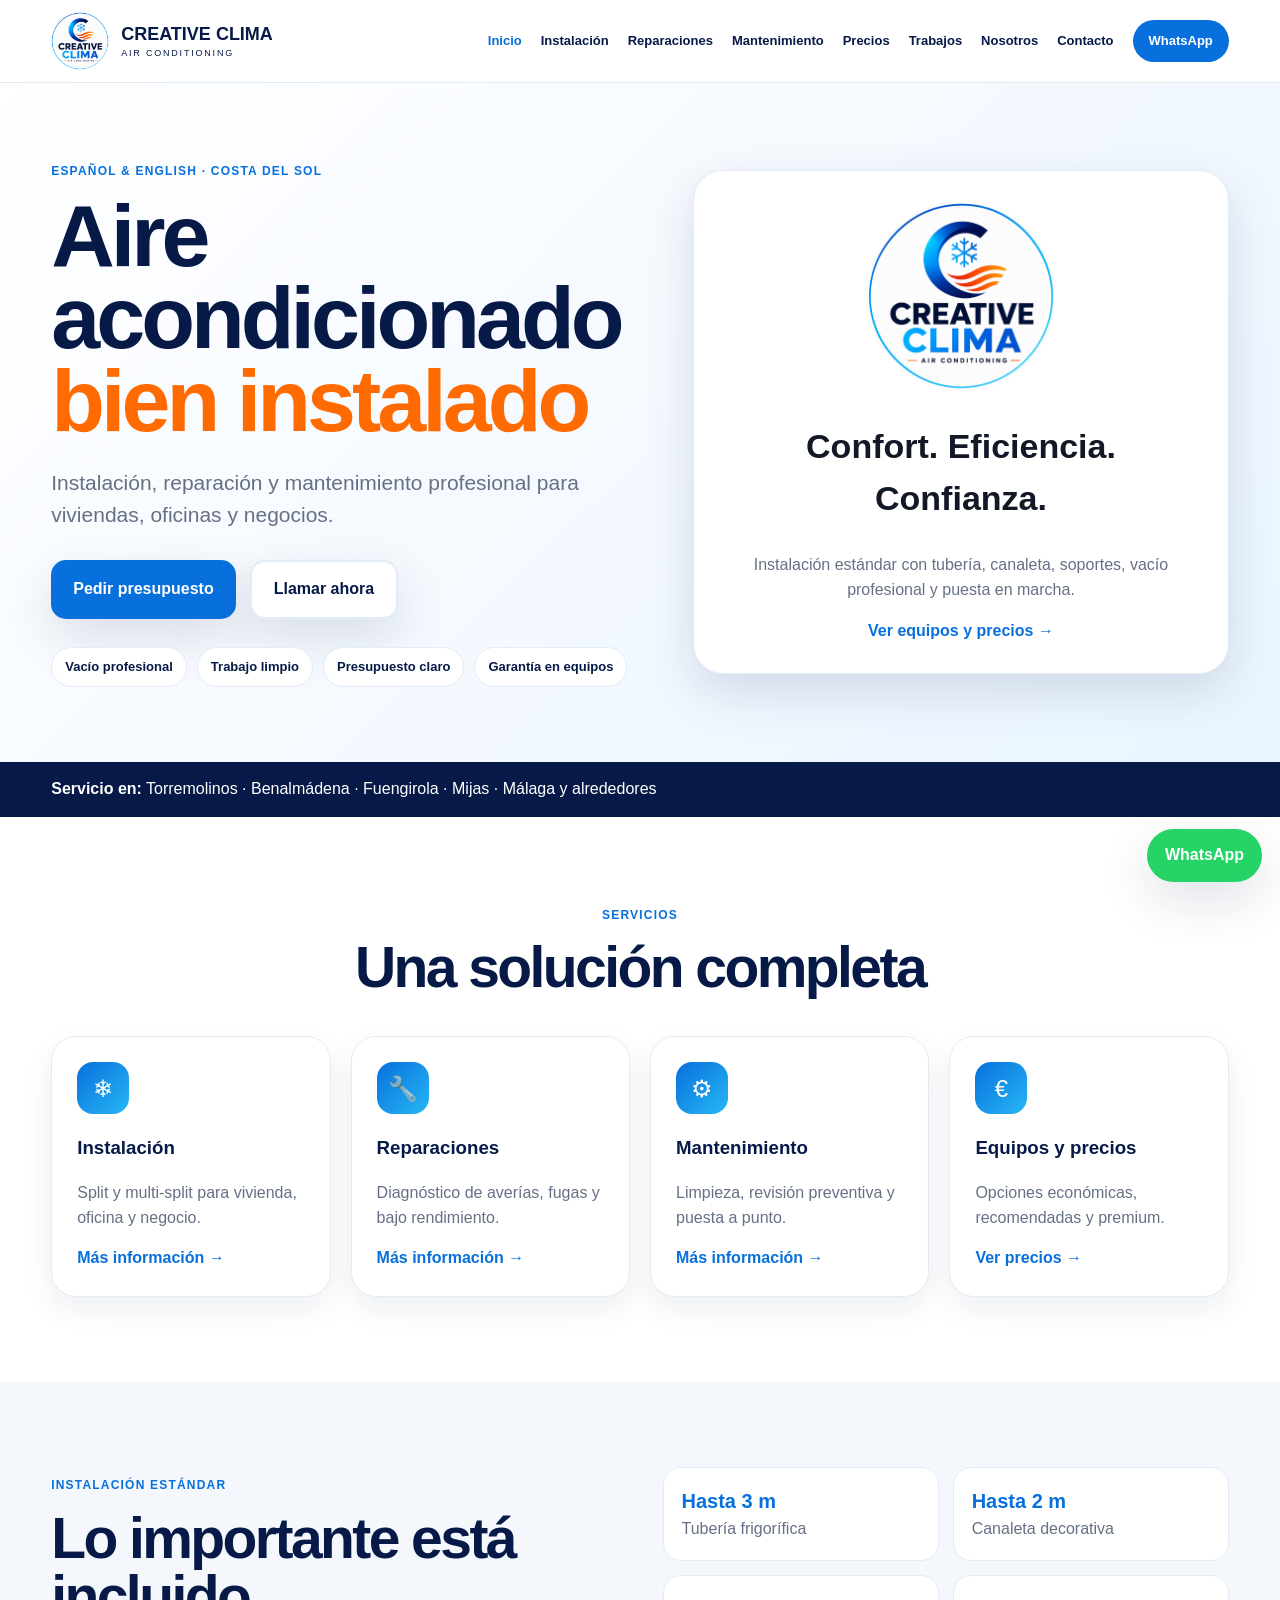
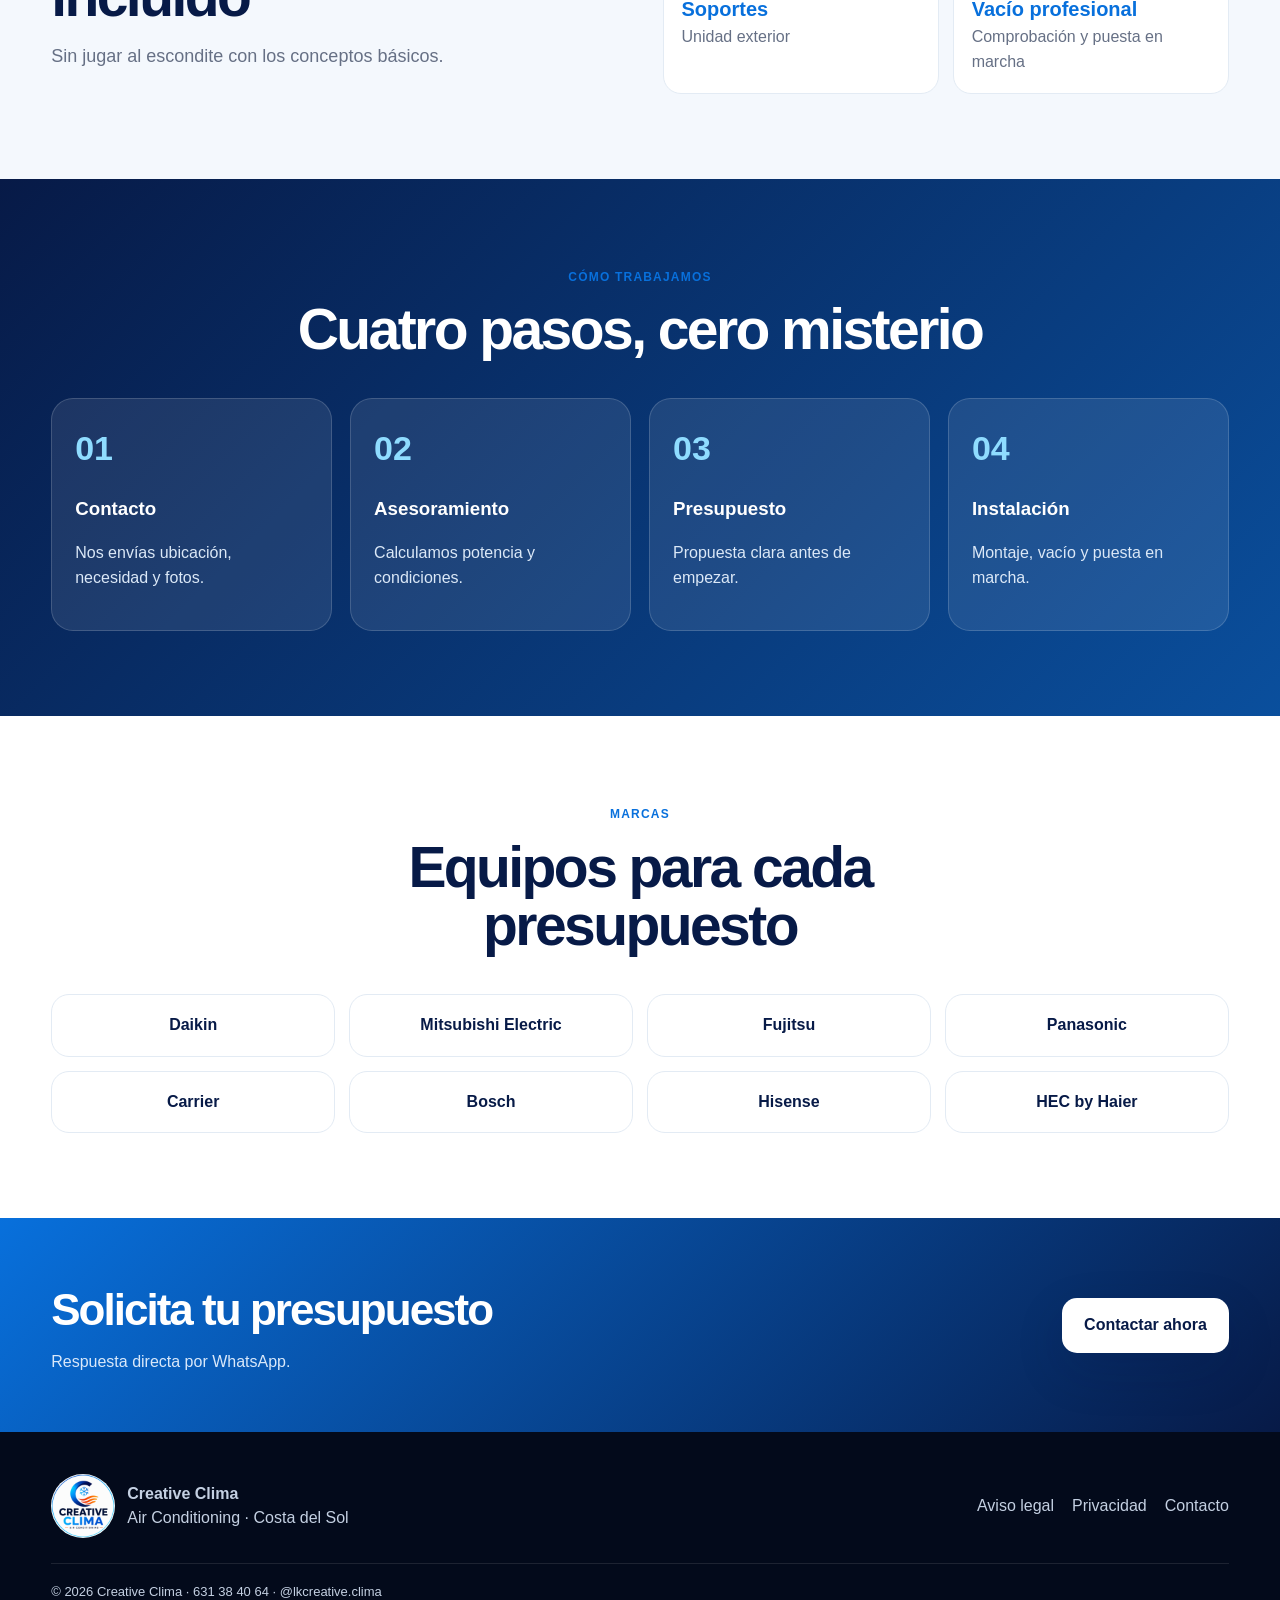
==== commit 4f71fa40: "Add files via upload" ====
--- a/index.html
+++ b/index.html
@@ -1,88 +1,48 @@
-<!doctype html>
-<html lang="es">
-<head>
-  <meta charset="utf-8">
-  <meta name="viewport" content="width=device-width,initial-scale=1">
-  <title>Creative Clima | Aire acondicionado en Costa del Sol</title>
-  <meta name="description" content="Instalación, reparación y mantenimiento de aire acondicionado en Torremolinos, Benalmádena, Fuengirola, Mijas, Málaga y alrededores. Presupuesto sin compromiso.">
-  <meta name="theme-color" content="#071a47">
-  <meta property="og:title" content="Creative Clima | Aire acondicionado Costa del Sol">
-  <meta property="og:description" content="Instalación profesional, reparación y mantenimiento. Atención en español e inglés.">
-  <meta property="og:type" content="website">
-  <meta property="og:image" content="assets/creative-clima-logo.png">
-  <link rel="icon" href="assets/creative-clima-logo.png">
-  <link rel="stylesheet" href="styles.css">
-</head>
-<body>
-  <header class="site-header">
-    <div class="container header-inner">
-      <a class="brand" href="#inicio">
-        <img src="assets/creative-clima-logo.png" alt="Logo Creative Clima">
-        <span><strong>CREATIVE CLIMA</strong><small>AIR CONDITIONING</small></span>
-      </a>
-      <button class="menu-toggle" aria-controls="main-menu" aria-expanded="false"><span></span><span></span><span></span></button>
-      <nav id="main-menu" class="main-nav">
-        <a href="#servicios">Servicios</a><a href="#precios">Precios</a><a href="#proceso">Cómo trabajamos</a><a href="#zonas">Zonas</a><a href="#faq">FAQ</a>
-        <a class="nav-cta" href="https://wa.me/34631384064?text=Hola%20Creative%20Clima%2C%20quiero%20pedir%20un%20presupuesto." target="_blank" rel="noopener">WhatsApp</a>
-      </nav>
-    </div>
-  </header>
+<!doctype html><html lang="es"><head>
+<meta charset="utf-8"><meta name="viewport" content="width=device-width,initial-scale=1">
+<title>Creative Clima | Aire acondicionado Costa del Sol</title><meta name="description" content="Instalación, reparación y mantenimiento de aire acondicionado en Málaga y Costa del Sol.">
+<link rel="canonical" href="https://creativeclima.es/"><link rel="icon" href="assets/creative-clima-logo.png">
+<link rel="stylesheet" href="styles.css"></head><body>
+<header class="site-header">
+  <div class="container header-inner">
+    <a class="brand" href="index.html">
+      <img src="assets/creative-clima-logo.png" alt="Creative Clima">
+      <span><strong>CREATIVE CLIMA</strong><small>AIR CONDITIONING</small></span>
+    </a>
+    <button class="menu-toggle" aria-label="Abrir menú"><span></span><span></span><span></span></button>
+    <nav class="main-nav"><a class="active" href="index.html">Inicio</a><a class="" href="instalacion.html">Instalación</a><a class="" href="reparaciones.html">Reparaciones</a><a class="" href="mantenimiento.html">Mantenimiento</a><a class="" href="precios.html">Precios</a><a class="" href="trabajos.html">Trabajos</a><a class="" href="nosotros.html">Nosotros</a><a class="" href="contacto.html">Contacto</a><a class="nav-cta" href="https://wa.me/34631384064?text=Hola%20Creative%20Clima%2C%20quiero%20pedir%20un%20presupuesto." target="_blank">WhatsApp</a></nav>
+  </div>
+</header><main>
+<section class="hero"><div class="container hero-grid">
+<div><span class="eyebrow">Español & English · Costa del Sol</span><h1>Aire acondicionado <em>bien instalado</em></h1>
+<p class="lead">Instalación, reparación y mantenimiento profesional para viviendas, oficinas y negocios.</p>
+<div class="actions"><a class="btn primary" href="https://wa.me/34631384064?text=Hola%20Creative%20Clima%2C%20quiero%20pedir%20un%20presupuesto." target="_blank">Pedir presupuesto</a><a class="btn secondary" href="tel:+34631384064">Llamar ahora</a></div>
+<div class="trust"><span>Vacío profesional</span><span>Trabajo limpio</span><span>Presupuesto claro</span><span>Garantía en equipos</span></div></div>
+<div class="hero-card"><img src="assets/creative-clima-logo.png"><h2>Confort. Eficiencia. Confianza.</h2><p>Instalación estándar con tubería, canaleta, soportes, vacío profesional y puesta en marcha.</p><a href="precios.html">Ver equipos y precios →</a></div>
+</div><div class="coverage"><div class="container"><b>Servicio en:</b> Torremolinos · Benalmádena · Fuengirola · Mijas · Málaga y alrededores</div></div></section>
 
-  <main>
-    <section id="inicio" class="hero">
-      <div class="container hero-grid">
-        <div class="hero-copy">
-          <div class="kicker">Español & English · Costa del Sol</div>
-          <h1>Aire acondicionado <span>con instalación incluida</span></h1>
-          <p class="hero-lead">Instalación, reparación y mantenimiento profesional para viviendas, oficinas y negocios. Trabajo limpio, claro y bien rematado.</p>
-          <div class="hero-actions">
-            <a class="btn btn-primary" href="https://wa.me/34631384064?text=Hola%20Creative%20Clima%2C%20quiero%20pedir%20un%20presupuesto%20para%20aire%20acondicionado." target="_blank" rel="noopener">Pedir presupuesto</a>
-            <a class="btn btn-secondary" href="tel:+34631384064">Llamar ahora</a>
-          </div>
-          <div class="trust-pills"><span>Vacío profesional</span><span>Instalación estándar incluida</span><span>Garantía 3 años en equipo</span><span>Presupuesto sin compromiso</span></div>
-        </div>
-        <div class="hero-visual">
-          <div class="hero-card"><img src="assets/creative-clima-logo.png" alt="Creative Clima"><div><strong>Confort, eficiencia y calidad</strong><span>Instalación · Reparación · Mantenimiento</span></div></div>
-          <div class="ac-illustration"><div class="ac-body"><div class="ac-display">26°</div><div class="ac-slot"></div></div><div class="air air-one"></div><div class="air air-two"></div><div class="air air-three"></div></div>
-        </div>
-      </div>
-      <div class="coverage-bar"><div class="container"><strong>Zonas:</strong><span>Málaga · Torremolinos · Benalmádena · Fuengirola · Mijas y alrededores</span></div></div>
-    </section>
+<section class="section"><div class="container"><div class="section-head"><span class="eyebrow">Servicios</span><h2>Una solución completa</h2></div>
+<div class="cards four">
+<a class="card" href="instalacion.html"><span class="icon">❄</span><h3>Instalación</h3><p>Split y multi-split para vivienda, oficina y negocio.</p><b>Más información →</b></a>
+<a class="card" href="reparaciones.html"><span class="icon">🔧</span><h3>Reparaciones</h3><p>Diagnóstico de averías, fugas y bajo rendimiento.</p><b>Más información →</b></a>
+<a class="card" href="mantenimiento.html"><span class="icon">⚙</span><h3>Mantenimiento</h3><p>Limpieza, revisión preventiva y puesta a punto.</p><b>Más información →</b></a>
+<a class="card" href="precios.html"><span class="icon">€</span><h3>Equipos y precios</h3><p>Opciones económicas, recomendadas y premium.</p><b>Ver precios →</b></a>
+</div></div></section>
 
-    <section id="servicios" class="section"><div class="container"><div class="section-heading"><span class="kicker">Nuestros servicios</span><h2>Todo lo que necesita tu aire acondicionado</h2><p>Soluciones prácticas para instalar, reparar y mantener tu sistema funcionando con seguridad y eficiencia.</p></div><div class="service-grid">
-      <article class="service-card"><div class="icon">❄</div><h3>Instalación</h3><p>Equipos split y multi-split para viviendas, oficinas y negocios.</p></article>
-      <article class="service-card"><div class="icon">🔧</div><h3>Reparación</h3><p>Diagnóstico de averías, fugas, fallos eléctricos y falta de rendimiento.</p></article>
-      <article class="service-card"><div class="icon">⚙</div><h3>Mantenimiento</h3><p>Limpieza, revisión preventiva y puesta a punto para prolongar la vida del equipo.</p></article>
-      <article class="service-card"><div class="icon">◉</div><h3>Carga de gas</h3><p>R32 y R410A, siempre después de revisar el sistema y comprobar posibles fugas.</p></article>
-    </div></div></section>
+<section class="section soft"><div class="container split"><div><span class="eyebrow">Instalación estándar</span><h2>Lo importante está incluido</h2><p>Sin jugar al escondite con los conceptos básicos.</p></div>
+<div class="check-list"><div><b>Hasta 3 m</b><span>Tubería frigorífica</span></div><div><b>Hasta 2 m</b><span>Canaleta decorativa</span></div><div><b>Soportes</b><span>Unidad exterior</span></div><div><b>Vacío profesional</b><span>Comprobación y puesta en marcha</span></div></div></div></section>
 
-    <section class="section section-soft"><div class="container"><div class="section-heading"><span class="kicker">Instalación estándar</span><h2>¿Qué incluye?</h2></div><div class="included-grid">
-      <div><b>Hasta 3 m</b><span>de tubería frigorífica</span></div><div><b>Hasta 2 m</b><span>de canaleta decorativa</span></div><div><b>Soportes</b><span>de pared incluidos</span></div><div><b>Vacío profesional</b><span>y puesta en marcha</span></div><div><b>Wi‑Fi</b><span>según el modelo</span></div>
-    </div></div></section>
+<section class="section dark"><div class="container"><div class="section-head light"><span class="eyebrow">Cómo trabajamos</span><h2>Cuatro pasos, cero misterio</h2></div>
+<div class="steps"><div><span>01</span><h3>Contacto</h3><p>Nos envías ubicación, necesidad y fotos.</p></div><div><span>02</span><h3>Asesoramiento</h3><p>Calculamos potencia y condiciones.</p></div><div><span>03</span><h3>Presupuesto</h3><p>Propuesta clara antes de empezar.</p></div><div><span>04</span><h3>Instalación</h3><p>Montaje, vacío y puesta en marcha.</p></div></div></div></section>
 
-    <section id="precios" class="section"><div class="container"><div class="section-heading"><span class="kicker">Split 1x1</span><h2>Precios orientativos</h2><p>Precios sin IVA. Instalación estándar incluida. Para instalaciones especiales, consulte condiciones.</p></div><div class="pricing-grid">
-      <article class="pricing-card"><div class="pricing-label economy">Económico</div><h3>HEC by Haier</h3><ul><li><span>9.000 BTU</span><b>599 €</b></li><li><span>12.000 BTU</span><b>649 €</b></li><li><span>18.000 BTU</span><b>849 €</b></li><li><span>24.000 BTU</span><b>999 €</b></li></ul><h3>Hisense</h3><ul><li><span>9.000 BTU</span><b>649 €</b></li><li><span>12.000 BTU</span><b>699 €</b></li><li><span>18.000 BTU</span><b>949 €</b></li><li><span>24.000 BTU</span><b>1.149 €</b></li></ul></article>
-      <article class="pricing-card featured"><div class="ribbon">Recomendado</div><div class="pricing-label">Los más vendidos</div><h3>Carrier</h3><ul><li><span>9.000 BTU</span><b>699 €</b></li><li><span>12.000 BTU</span><b>749 €</b></li><li><span>18.000 BTU</span><b>999 €</b></li><li><span>24.000 BTU</span><b>1.249 €</b></li></ul><h3>Bosch</h3><ul><li><span>9.000 BTU</span><b>729 €</b></li><li><span>12.000 BTU</span><b>779 €</b></li><li><span>18.000 BTU</span><b>1.049 €</b></li><li><span>24.000 BTU</span><b>1.299 €</b></li></ul></article>
-      <article class="pricing-card premium"><div class="pricing-label">Premium</div><div class="premium-line"><span>Daikin</span><b>desde 899 €</b></div><div class="premium-line"><span>Mitsubishi Electric</span><b>desde 899 €</b></div><div class="premium-line"><span>Fujitsu</span><b>desde 849 €</b></div><div class="premium-line"><span>Panasonic</span><b>desde 849 €</b></div><p class="small-note">Y muchas marcas más a tu disposición.</p></article>
-    </div></div></section>
-
-    <section id="proceso" class="section section-dark"><div class="container"><div class="section-heading light"><span class="kicker">Cómo trabajamos</span><h2>Claro, rápido y sin sorpresas</h2></div><div class="steps">
-      <div class="step"><span>01</span><h3>Nos escribes</h3><p>Cuéntanos qué necesitas y envíanos fotos si es posible.</p></div><div class="step"><span>02</span><h3>Te asesoramos</h3><p>Revisamos potencia, ubicación y tipo de instalación.</p></div><div class="step"><span>03</span><h3>Presupuesto</h3><p>Recibes una propuesta clara antes de empezar.</p></div><div class="step"><span>04</span><h3>Instalación</h3><p>Montaje limpio, vacío profesional y puesta en marcha.</p></div>
-    </div></div></section>
-
-    <section class="section"><div class="container"><div class="section-heading"><span class="kicker">Marcas</span><h2>Trabajamos con fabricantes de confianza</h2></div><div class="brand-list"><span>Daikin</span><span>Mitsubishi Electric</span><span>Fujitsu</span><span>Panasonic</span><span>Carrier</span><span>Bosch</span><span>Hisense</span><span>HEC</span></div></div></section>
-
-    <section id="zonas" class="section section-soft"><div class="container area-grid"><div><span class="kicker">Zonas de cobertura</span><h2>Servicio en la Costa del Sol</h2><p>Atendemos instalaciones, reparaciones y mantenimientos en:</p></div><div class="area-card"><span>Fuengirola</span><span>Torremolinos</span><span>Benalmádena</span><span>Mijas</span><span>Málaga</span><span>Alrededores</span></div></div></section>
-
-    <section class="section english-strip"><div class="container english-inner"><div><span class="kicker">English speaking service</span><h2>Professional air conditioning across Costa del Sol</h2><p>Installation, repairs and maintenance with clear communication and free quotations.</p></div><a class="btn btn-light" href="https://wa.me/34631384064?text=Hello%20Creative%20Clima%2C%20I%20would%20like%20a%20free%20quotation." target="_blank" rel="noopener">Get a free quote</a></div></section>
-
-    <section id="faq" class="section"><div class="container faq-wrap"><div class="section-heading left"><span class="kicker">Preguntas frecuentes</span><h2>Lo importante, sin letra pequeña</h2></div><div class="faq-list"><details><summary>¿El precio incluye la instalación?</summary><p>Sí, incluye la instalación estándar indicada en la web. Trabajos especiales, más metros o condiciones particulares se presupuestan aparte.</p></details><details><summary>¿Los precios incluyen IVA?</summary><p>No. Los precios publicados son sin IVA.</p></details><details><summary>¿Trabajáis en inglés?</summary><p>Sí. Atendemos en español e inglés.</p></details><details><summary>¿Hacéis reparaciones y mantenimiento?</summary><p>Sí. Realizamos diagnóstico, reparación, mantenimiento preventivo y limpieza.</p></details></div></div></section>
-
-    <section id="contacto" class="section contact-section"><div class="container contact-grid"><div><span class="kicker light-kicker">Contacto</span><h2>Pide tu presupuesto sin compromiso</h2><p>Escríbenos por WhatsApp. Cuéntanos la zona, los metros aproximados y, si puedes, envíanos fotos del lugar.</p><div class="contact-links"><a href="tel:+34631384064">631 38 40 64</a><a href="https://www.instagram.com/lkcreative.clima/" target="_blank" rel="noopener">@lkcreative.clima</a><span>Español & English</span></div></div><div class="contact-card"><h3>Solicitar presupuesto</h3><p>Abre WhatsApp y te atendemos directamente.</p><a class="btn btn-whatsapp" href="https://wa.me/34631384064?text=Hola%20Creative%20Clima%2C%20quiero%20pedir%20un%20presupuesto%20para%20aire%20acondicionado." target="_blank" rel="noopener">Abrir WhatsApp</a><small>Respuesta rápida durante el horario de atención.</small></div></div></section>
-  </main>
-
-  <a class="floating-whatsapp" href="https://wa.me/34631384064?text=Hola%20Creative%20Clima%2C%20quiero%20pedir%20un%20presupuesto." target="_blank" rel="noopener">WhatsApp</a>
-
-  <footer class="footer"><div class="container footer-grid"><div class="footer-brand"><img src="assets/creative-clima-logo.png" alt="Creative Clima"><div><strong>Creative Clima</strong><span>Air Conditioning</span></div></div><div class="footer-links"><a href="legal.html">Aviso legal</a><a href="privacy.html">Privacidad</a><a href="#inicio">Volver arriba</a></div></div><div class="container copyright">© 2026 Creative Clima · Costa del Sol</div></footer>
-  <script src="script.js"></script>
-</body></html>
+<section class="section"><div class="container"><div class="section-head"><span class="eyebrow">Marcas</span><h2>Equipos para cada presupuesto</h2></div><div class="brand-grid"><span>Daikin</span><span>Mitsubishi Electric</span><span>Fujitsu</span><span>Panasonic</span><span>Carrier</span><span>Bosch</span><span>Hisense</span><span>HEC by Haier</span></div></div></section>
+<section class="cta"><div class="container cta-inner"><div><h2>Solicita tu presupuesto</h2><p>Respuesta directa por WhatsApp.</p></div><a class="btn white" href="https://wa.me/34631384064?text=Hola%20Creative%20Clima%2C%20quiero%20pedir%20un%20presupuesto." target="_blank">Contactar ahora</a></div></section>
+</main>
+<a class="floating-whatsapp" href="https://wa.me/34631384064?text=Hola%20Creative%20Clima%2C%20quiero%20pedir%20un%20presupuesto." target="_blank">WhatsApp</a>
+<footer class="footer">
+  <div class="container footer-grid">
+    <div class="footer-brand"><img src="assets/creative-clima-logo.png"><div><strong>Creative Clima</strong><span>Air Conditioning · Costa del Sol</span></div></div>
+    <div class="footer-links"><a href="aviso-legal.html">Aviso legal</a><a href="privacidad.html">Privacidad</a><a href="contacto.html">Contacto</a></div>
+  </div>
+  <div class="container footer-bottom">© 2026 Creative Clima · 631 38 40 64 · @lkcreative.clima</div>
+</footer><script src="script.js"></script></body></html>
--- a/styles.css
+++ b/styles.css
@@ -1 +1,14 @@
-:root{--navy:#071a47;--blue:#0868d8;--sky:#20b5f5;--orange:#ff6b00;--green:#25d366;--ink:#111827;--muted:#667085;--line:#e6edf6;--soft:#f4f8fd;--white:#fff;--shadow:0 18px 50px rgba(7,26,71,.14);--radius:26px}*{box-sizing:border-box}html{scroll-behavior:smooth}body{margin:0;font-family:Arial,Helvetica,sans-serif;color:var(--ink);background:#fff;line-height:1.55}img{max-width:100%;display:block}a{text-decoration:none;color:inherit}.container{width:min(1180px,92%);margin:auto}.site-header{position:sticky;top:0;z-index:100;background:rgba(255,255,255,.95);backdrop-filter:blur(12px);border-bottom:1px solid rgba(230,237,246,.8)}.header-inner{height:82px;display:flex;align-items:center;justify-content:space-between;gap:24px}.brand{display:flex;align-items:center;gap:12px;color:var(--navy)}.brand img{width:58px;height:58px;border-radius:50%;object-fit:cover}.brand span{display:flex;flex-direction:column;line-height:1}.brand strong{font-size:19px}.brand small{font-size:10px;letter-spacing:.2em;margin-top:6px}.main-nav{display:flex;align-items:center;gap:26px;font-weight:800;color:var(--navy)}.main-nav a{font-size:14px}.nav-cta{background:var(--blue);color:#fff!important;padding:12px 18px;border-radius:999px}.menu-toggle{display:none;border:0;background:transparent;width:44px;height:44px;padding:8px}.menu-toggle span{display:block;height:3px;background:var(--navy);margin:5px 0;border-radius:999px}.hero{background:linear-gradient(135deg,#fff 0%,#f5f9ff 55%,#eaf5ff 100%);overflow:hidden}.hero-grid{min-height:670px;display:grid;grid-template-columns:1.05fr .95fr;align-items:center;gap:56px;padding:80px 0 60px}.kicker{display:inline-block;text-transform:uppercase;color:var(--blue);font-weight:900;letter-spacing:.1em;font-size:13px;margin-bottom:14px}.hero h1,.section h2{color:var(--navy);letter-spacing:-.045em}.hero h1{font-size:clamp(48px,7vw,88px);line-height:.94;margin:0 0 24px}.hero h1 span{display:block;color:var(--orange)}.hero-lead{font-size:21px;color:var(--muted);max-width:650px;margin:0 0 30px}.hero-actions{display:flex;gap:14px;flex-wrap:wrap;margin-bottom:28px}.btn{display:inline-flex;align-items:center;justify-content:center;padding:15px 22px;border-radius:15px;font-weight:900;box-shadow:var(--shadow)}.btn-primary{background:var(--blue);color:#fff}.btn-secondary{background:#fff;border:2px solid var(--line);color:var(--navy)}.btn-light{background:#fff;color:var(--navy)}.btn-whatsapp{background:var(--green);color:#fff;width:100%}.trust-pills{display:flex;gap:10px;flex-wrap:wrap}.trust-pills span{padding:10px 14px;border:1px solid var(--line);border-radius:999px;background:#fff;font-weight:800;color:var(--navy);font-size:13px}.hero-visual{position:relative;min-height:500px}.hero-card{position:absolute;left:0;bottom:30px;width:300px;background:#fff;border:1px solid var(--line);border-radius:24px;padding:18px;box-shadow:var(--shadow);z-index:3}.hero-card img{width:90px;height:90px;object-fit:cover;border-radius:50%;margin-bottom:12px}.hero-card div{display:flex;flex-direction:column;color:var(--navy)}.hero-card span{color:var(--muted);font-size:13px}.ac-illustration{position:absolute;right:0;top:10px;width:520px;height:360px}.ac-body{position:absolute;right:10px;top:30px;width:450px;height:155px;background:linear-gradient(#fff,#eef4f9);border-radius:24px 24px 38px 38px;box-shadow:0 28px 60px rgba(7,26,71,.18);border:1px solid #dce7f1}.ac-display{position:absolute;right:32px;top:22px;color:#9ba7b5;font-weight:800}.ac-slot{position:absolute;left:42px;right:42px;bottom:25px;height:22px;border-radius:8px;background:linear-gradient(#d6e1ea,#9fb2c0)}.air{position:absolute;right:48px;width:260px;height:90px;border-radius:50%;border-bottom:9px solid rgba(32,181,245,.28);transform:rotate(-8deg)}.air-one{top:175px}.air-two{top:205px;right:80px}.air-three{top:235px;right:110px}.coverage-bar{background:var(--navy);color:#fff;padding:16px 0}.coverage-bar .container{display:flex;gap:10px;flex-wrap:wrap}.section{padding:88px 0}.section-soft{background:var(--soft)}.section-dark{background:linear-gradient(135deg,var(--navy),#0d3c84);color:#fff}.section-heading{max-width:780px;margin:0 auto 42px;text-align:center}.section-heading.left{text-align:left;margin-left:0}.section-heading h2{font-size:clamp(36px,5vw,58px);line-height:1.02;margin:0 0 16px}.section-heading p{color:var(--muted);font-size:18px}.section-heading.light h2{color:#fff}.service-grid{display:grid;grid-template-columns:repeat(4,1fr);gap:20px}.service-card{background:#fff;border:1px solid var(--line);border-radius:var(--radius);padding:26px;box-shadow:0 12px 30px rgba(7,26,71,.07)}.service-card .icon{width:52px;height:52px;border-radius:16px;display:grid;place-items:center;background:linear-gradient(135deg,var(--blue),var(--sky));color:#fff;font-size:24px;margin-bottom:18px}.service-card h3{color:var(--navy);margin:0 0 8px}.service-card p{color:var(--muted);margin:0}.included-grid{display:grid;grid-template-columns:repeat(5,1fr);gap:16px}.included-grid>div{background:#fff;border:1px solid var(--line);border-radius:22px;padding:22px;text-align:center}.included-grid b{display:block;color:var(--blue);font-size:20px}.included-grid span{color:var(--muted)}.pricing-grid{display:grid;grid-template-columns:repeat(3,1fr);gap:22px}.pricing-card{position:relative;background:#fff;border:2px solid var(--line);border-radius:28px;padding:28px;box-shadow:var(--shadow)}.pricing-card.featured{border-color:var(--blue);transform:translateY(-10px)}.pricing-card.premium{border-color:var(--orange)}.pricing-label{font-weight:900;color:var(--navy);font-size:24px}.pricing-label.economy{color:#178a27}.pricing-card h3{margin:22px 0 10px;color:var(--navy)}.pricing-card ul{list-style:none;margin:0;padding:0;border-top:1px solid var(--line)}.pricing-card li{display:flex;justify-content:space-between;padding:10px 0;border-bottom:1px solid var(--line)}.pricing-card b{color:var(--orange)}.ribbon{position:absolute;right:18px;top:-14px;background:var(--orange);color:#fff;padding:8px 14px;border-radius:999px;font-weight:900;font-size:12px}.premium-line{display:flex;justify-content:space-between;gap:20px;padding:15px 0;border-bottom:1px solid var(--line)}.small-note{color:var(--muted);font-style:italic}.steps{display:grid;grid-template-columns:repeat(4,1fr);gap:18px}.step{background:rgba(255,255,255,.08);border:1px solid rgba(255,255,255,.16);border-radius:24px;padding:24px}.step span{font-size:34px;font-weight:900;color:#79d3ff}.step p{color:#dbe7fa}.brand-list{display:grid;grid-template-columns:repeat(4,1fr);gap:16px}.brand-list span{border:1px solid var(--line);border-radius:18px;padding:20px;text-align:center;font-weight:900;color:var(--navy);background:#fff}.area-grid{display:grid;grid-template-columns:1fr 1fr;gap:40px;align-items:center}.area-grid h2{font-size:clamp(36px,5vw,58px);line-height:1.02;margin:0 0 16px}.area-card{display:grid;grid-template-columns:repeat(2,1fr);gap:14px}.area-card span{background:#fff;border:1px solid var(--line);border-radius:18px;padding:18px;font-weight:900;color:var(--navy);text-align:center}.english-strip{background:linear-gradient(135deg,#0a3f8f,var(--blue));color:#fff}.english-inner{display:flex;justify-content:space-between;align-items:center;gap:30px}.english-inner h2{color:#fff;font-size:clamp(34px,4vw,52px);margin:0 0 10px}.faq-wrap{display:grid;grid-template-columns:.8fr 1.2fr;gap:50px}.faq-list details{border:1px solid var(--line);border-radius:18px;padding:18px 20px;margin-bottom:14px}.faq-list summary{cursor:pointer;font-weight:900;color:var(--navy)}.faq-list p{color:var(--muted)}.contact-section{background:linear-gradient(135deg,var(--navy),#0a4f9d);color:#fff}.contact-grid{display:grid;grid-template-columns:1fr 420px;gap:46px;align-items:center}.contact-section h2{color:#fff;font-size:clamp(40px,5vw,64px);line-height:1;margin:0 0 16px}.contact-links{display:flex;gap:12px;flex-wrap:wrap;margin-top:24px}.contact-links a,.contact-links span{background:rgba(255,255,255,.1);border:1px solid rgba(255,255,255,.18);padding:10px 14px;border-radius:999px;font-weight:800}.contact-card{background:#fff;color:var(--navy);border-radius:28px;padding:30px}.contact-card p,.contact-card small{color:var(--muted)}.floating-whatsapp{position:fixed;right:18px;bottom:18px;z-index:120;background:var(--green);color:#fff;padding:14px 18px;border-radius:999px;font-weight:900;box-shadow:var(--shadow)}.footer{background:#040b1d;color:#c5d1e4;padding:34px 0 20px}.footer-grid{display:flex;justify-content:space-between;align-items:center;gap:24px}.footer-brand{display:flex;align-items:center;gap:12px}.footer-brand img{width:54px;height:54px;border-radius:50%}.footer-brand div{display:flex;flex-direction:column}.footer-links{display:flex;gap:18px}.copyright{padding-top:20px;margin-top:20px;border-top:1px solid rgba(255,255,255,.1);font-size:13px}@media(max-width:980px){.main-nav{position:absolute;left:0;right:0;top:82px;background:#fff;display:none;flex-direction:column;align-items:stretch;padding:18px 4%}.main-nav.open{display:flex}.menu-toggle{display:block}.hero-grid{grid-template-columns:1fr}.service-grid,.included-grid,.pricing-grid,.steps,.brand-list{grid-template-columns:repeat(2,1fr)}.area-grid,.faq-wrap,.contact-grid{grid-template-columns:1fr}.pricing-card.featured{transform:none}}@media(max-width:640px){.header-inner{height:72px}.brand img{width:48px;height:48px}.brand strong{font-size:16px}.brand small{font-size:8px}.main-nav{top:72px}.hero-grid{padding:58px 0 38px}.hero h1{font-size:48px}.hero-lead{font-size:18px}.hero-actions .btn{width:100%}.hero-visual{min-height:340px}.ac-illustration{transform:scale(.72);transform-origin:top left;left:20px}.hero-card{width:240px;left:auto;right:0;bottom:0}.section{padding:68px 0}.service-grid,.included-grid,.pricing-grid,.steps,.brand-list{grid-template-columns:1fr}.english-inner,.footer-grid{flex-direction:column;align-items:flex-start}.area-card{grid-template-columns:1fr}.footer-links{flex-wrap:wrap}}
+
+:root{--navy:#071a47;--blue:#0870dc;--sky:#27b7f5;--orange:#ff6b00;--green:#25d366;--ink:#121826;--muted:#667085;--soft:#f4f8fd;--line:#e3ebf4;--white:#fff;--shadow:0 18px 50px rgba(7,26,71,.13)}
+*{box-sizing:border-box}html{scroll-behavior:smooth}body{margin:0;font-family:Arial,Helvetica,sans-serif;color:var(--ink);line-height:1.55}a{text-decoration:none;color:inherit}img{max-width:100%;display:block}.container{width:min(1180px,92%);margin:auto}
+.site-header{position:sticky;top:0;z-index:99;background:rgba(255,255,255,.96);backdrop-filter:blur(12px);border-bottom:1px solid var(--line)}.header-inner{min-height:82px;display:flex;align-items:center;justify-content:space-between;gap:20px}.brand{display:flex;align-items:center;gap:12px;color:var(--navy)}.brand img{width:58px;height:58px;border-radius:50%;object-fit:cover}.brand span{display:flex;flex-direction:column;line-height:1}.brand strong{font-size:18px}.brand small{font-size:9px;letter-spacing:.2em;margin-top:6px}.main-nav{display:flex;gap:19px;align-items:center;font-size:13px;font-weight:800;color:var(--navy)}.main-nav a.active{color:var(--blue)}.nav-cta{background:var(--blue);color:#fff!important;padding:11px 16px;border-radius:999px}.menu-toggle{display:none;border:0;background:none;width:44px}.menu-toggle span{display:block;height:3px;background:var(--navy);margin:5px;border-radius:5px}
+.hero{background:linear-gradient(135deg,#fff,#f2f8ff 60%,#e8f5ff)}.hero-grid{min-height:650px;display:grid;grid-template-columns:1.05fr .95fr;gap:50px;align-items:center;padding:75px 0}.eyebrow{display:inline-block;color:var(--blue);text-transform:uppercase;letter-spacing:.1em;font-size:12px;font-weight:900;margin-bottom:14px}.hero h1,.inner-hero h1,.section h2,.cta h2{color:var(--navy);letter-spacing:-.045em}.hero h1{font-size:clamp(50px,7vw,88px);line-height:.94;margin:0 0 24px}.hero h1 em{font-style:normal;color:var(--orange);display:block}.lead{font-size:21px;color:var(--muted)}.actions{display:flex;gap:14px;flex-wrap:wrap;margin:28px 0}.btn{display:inline-flex;justify-content:center;align-items:center;padding:15px 22px;border-radius:15px;font-weight:900;box-shadow:var(--shadow)}.primary{background:var(--blue);color:#fff}.secondary{background:#fff;border:2px solid var(--line);color:var(--navy)}.white{background:#fff;color:var(--navy)}.whatsapp{background:var(--green);color:#fff}.trust{display:flex;gap:10px;flex-wrap:wrap}.trust span{background:#fff;border:1px solid var(--line);border-radius:999px;padding:9px 13px;font-size:13px;font-weight:800;color:var(--navy)}.hero-card{background:#fff;border:1px solid var(--line);border-radius:30px;padding:30px;box-shadow:var(--shadow);text-align:center}.hero-card img{width:190px;height:190px;object-fit:cover;border-radius:50%;margin:auto}.hero-card h2{font-size:34px}.hero-card p{color:var(--muted)}.hero-card a{color:var(--blue);font-weight:900}.coverage{background:var(--navy);color:#fff;padding:15px 0}
+.section{padding:85px 0}.soft{background:var(--soft)}.dark{background:linear-gradient(135deg,var(--navy),#0a4f9d);color:#fff}.section-head{text-align:center;max-width:780px;margin:0 auto 40px}.section-head h2,.split h2{font-size:clamp(36px,5vw,57px);line-height:1.02;margin:0 0 15px}.section-head p,.split p{color:var(--muted);font-size:18px}.section-head.light h2,.section-head.light p,.dark h2{color:#fff}.cards{display:grid;gap:20px}.cards.four{grid-template-columns:repeat(4,1fr)}.cards.three{grid-template-columns:repeat(3,1fr)}.card{display:block;background:#fff;border:1px solid var(--line);border-radius:25px;padding:25px;box-shadow:0 12px 30px rgba(7,26,71,.07)}.card h3{color:var(--navy)}.card p{color:var(--muted)}.card b{color:var(--blue)}.icon{display:grid;place-items:center;width:52px;height:52px;background:linear-gradient(135deg,var(--blue),var(--sky));color:#fff;border-radius:16px;font-size:24px}.split{display:grid;grid-template-columns:1fr 1fr;gap:45px;align-items:center}.check-list{display:grid;grid-template-columns:repeat(2,1fr);gap:14px}.check-list>div{background:#fff;border:1px solid var(--line);border-radius:18px;padding:18px}.check-list b,.check-list span{display:block}.check-list b{color:var(--blue);font-size:20px}.check-list span{color:var(--muted)}.feature-box{background:#fff;border:1px solid var(--line);border-radius:28px;padding:28px;box-shadow:var(--shadow)}.feature-box h3{color:var(--navy);font-size:28px}.feature-box li{margin:10px 0;color:var(--muted)}.steps{display:grid;grid-template-columns:repeat(4,1fr);gap:18px}.steps>div{background:rgba(255,255,255,.09);border:1px solid rgba(255,255,255,.16);border-radius:22px;padding:23px}.steps span{font-size:34px;font-weight:900;color:#8fdcff}.steps p{color:#dbe8f7}.brand-grid{display:grid;grid-template-columns:repeat(4,1fr);gap:14px}.brand-grid span{background:#fff;border:1px solid var(--line);padding:18px;border-radius:18px;text-align:center;font-weight:900;color:var(--navy)}
+.cta{background:linear-gradient(135deg,var(--blue),var(--navy));color:#fff;padding:58px 0}.cta-inner{display:flex;align-items:center;justify-content:space-between;gap:25px}.cta h2{color:#fff;font-size:44px;margin:0}.cta p{margin:5px 0 0;color:#d9e8fa}
+.inner-hero{background:linear-gradient(135deg,#f7fbff,#e9f5ff);padding:65px 0}.inner-grid{display:grid;grid-template-columns:1fr 220px;gap:40px;align-items:center}.inner-hero h1{font-size:clamp(44px,6vw,72px);line-height:.98;margin:0 0 15px}.inner-hero p{font-size:20px;color:var(--muted)}.inner-hero img{width:200px;height:200px;object-fit:cover;border-radius:50%}.notice{background:#fff7ed;border:1px solid #fed7aa;color:#7c3b00;border-radius:18px;padding:17px;margin-bottom:28px}
+.pricing-grid{display:grid;grid-template-columns:repeat(3,1fr);gap:22px}.price-card{position:relative;background:#fff;border:2px solid var(--line);border-radius:28px;padding:27px;box-shadow:var(--shadow)}.price-card.featured{border-color:var(--blue)}.price-card.premium{border-color:var(--orange)}.tag{font-weight:900;text-transform:uppercase;font-size:12px;letter-spacing:.08em}.tag.green{color:#198754}.tag.blue{color:var(--blue)}.tag.orange{color:var(--orange)}.price-card h2{font-size:27px;margin:20px 0 9px}.price-list{list-style:none;margin:0;padding:0;border-top:1px solid var(--line)}.price-list li,.premium-line{display:flex;justify-content:space-between;gap:15px;padding:10px 0;border-bottom:1px solid var(--line)}.price-list b,.premium-line b{color:var(--orange)}.ribbon{position:absolute;right:18px;top:-14px;background:var(--orange);color:#fff;padding:8px 13px;border-radius:999px;font-size:11px;font-weight:900}
+.gallery-grid{display:grid;grid-template-columns:repeat(3,1fr);gap:18px}.gallery-item{min-height:260px;border-radius:25px;padding:24px;background:linear-gradient(145deg,var(--navy),var(--blue));color:#fff;display:flex;flex-direction:column;justify-content:flex-end}.gallery-item span{font-size:26px;font-weight:900}.gallery-item p{color:#dce9fa}
+.contact-grid{display:grid;grid-template-columns:1fr 420px;gap:45px;align-items:start}.contact-info{display:grid;grid-template-columns:repeat(2,1fr);gap:14px;margin-top:25px}.contact-info>a,.contact-info>div{border:1px solid var(--line);border-radius:18px;padding:18px;display:flex;flex-direction:column}.contact-info b{color:var(--navy)}.contact-info span{color:var(--muted)}.contact-card{background:#fff;border:1px solid var(--line);border-radius:28px;padding:28px;text-align:center;box-shadow:var(--shadow)}.contact-card img{width:160px;height:160px;object-fit:cover;border-radius:50%;margin:auto}.contact-card .btn{width:100%}
+.floating-whatsapp{position:fixed;right:18px;bottom:18px;z-index:120;background:var(--green);color:#fff;padding:14px 18px;border-radius:999px;font-weight:900;box-shadow:var(--shadow)}.footer{background:#030a1b;color:#c4d0e2;padding:42px 0 20px}.footer-grid{display:flex;justify-content:space-between;gap:35px;align-items:center}.footer-brand{display:flex;align-items:center;gap:12px}.footer-brand img{width:64px;height:64px;border-radius:50%}.footer-brand div{display:flex;flex-direction:column}.footer-links{display:flex;gap:18px}.footer-bottom{border-top:1px solid rgba(255,255,255,.1);margin-top:25px;padding-top:18px;font-size:13px}
+@media(max-width:980px){.menu-toggle{display:block}.main-nav{position:absolute;left:0;right:0;top:82px;background:#fff;padding:20px 4%;display:none;flex-direction:column;align-items:stretch;border-bottom:1px solid var(--line)}.main-nav.open{display:flex}.hero-grid,.split,.contact-grid{grid-template-columns:1fr}.cards.four,.steps,.brand-grid{grid-template-columns:repeat(2,1fr)}.pricing-grid,.cards.three{grid-template-columns:1fr}.inner-grid{grid-template-columns:1fr 160px}.gallery-grid{grid-template-columns:repeat(2,1fr)}}
+@media(max-width:620px){.header-inner{min-height:72px}.brand img{width:48px;height:48px}.brand strong{font-size:15px}.main-nav{top:72px}.hero-grid{padding:55px 0}.hero h1{font-size:48px}.hero-card img{width:150px;height:150px}.actions .btn{width:100%}.section{padding:65px 0}.cards.four,.cards.three,.steps,.brand-grid,.check-list,.contact-info,.gallery-grid{grid-template-columns:1fr}.cta-inner,.footer-grid{flex-direction:column;align-items:flex-start}.inner-grid{grid-template-columns:1fr}.inner-hero img{width:135px;height:135px}.footer-links{flex-wrap:wrap}.floating-whatsapp{font-size:0;width:58px;height:58px;padding:0;border-radius:50%}.floating-whatsapp:after{content:"✆";font-size:27px;display:grid;place-items:center;height:100%}}
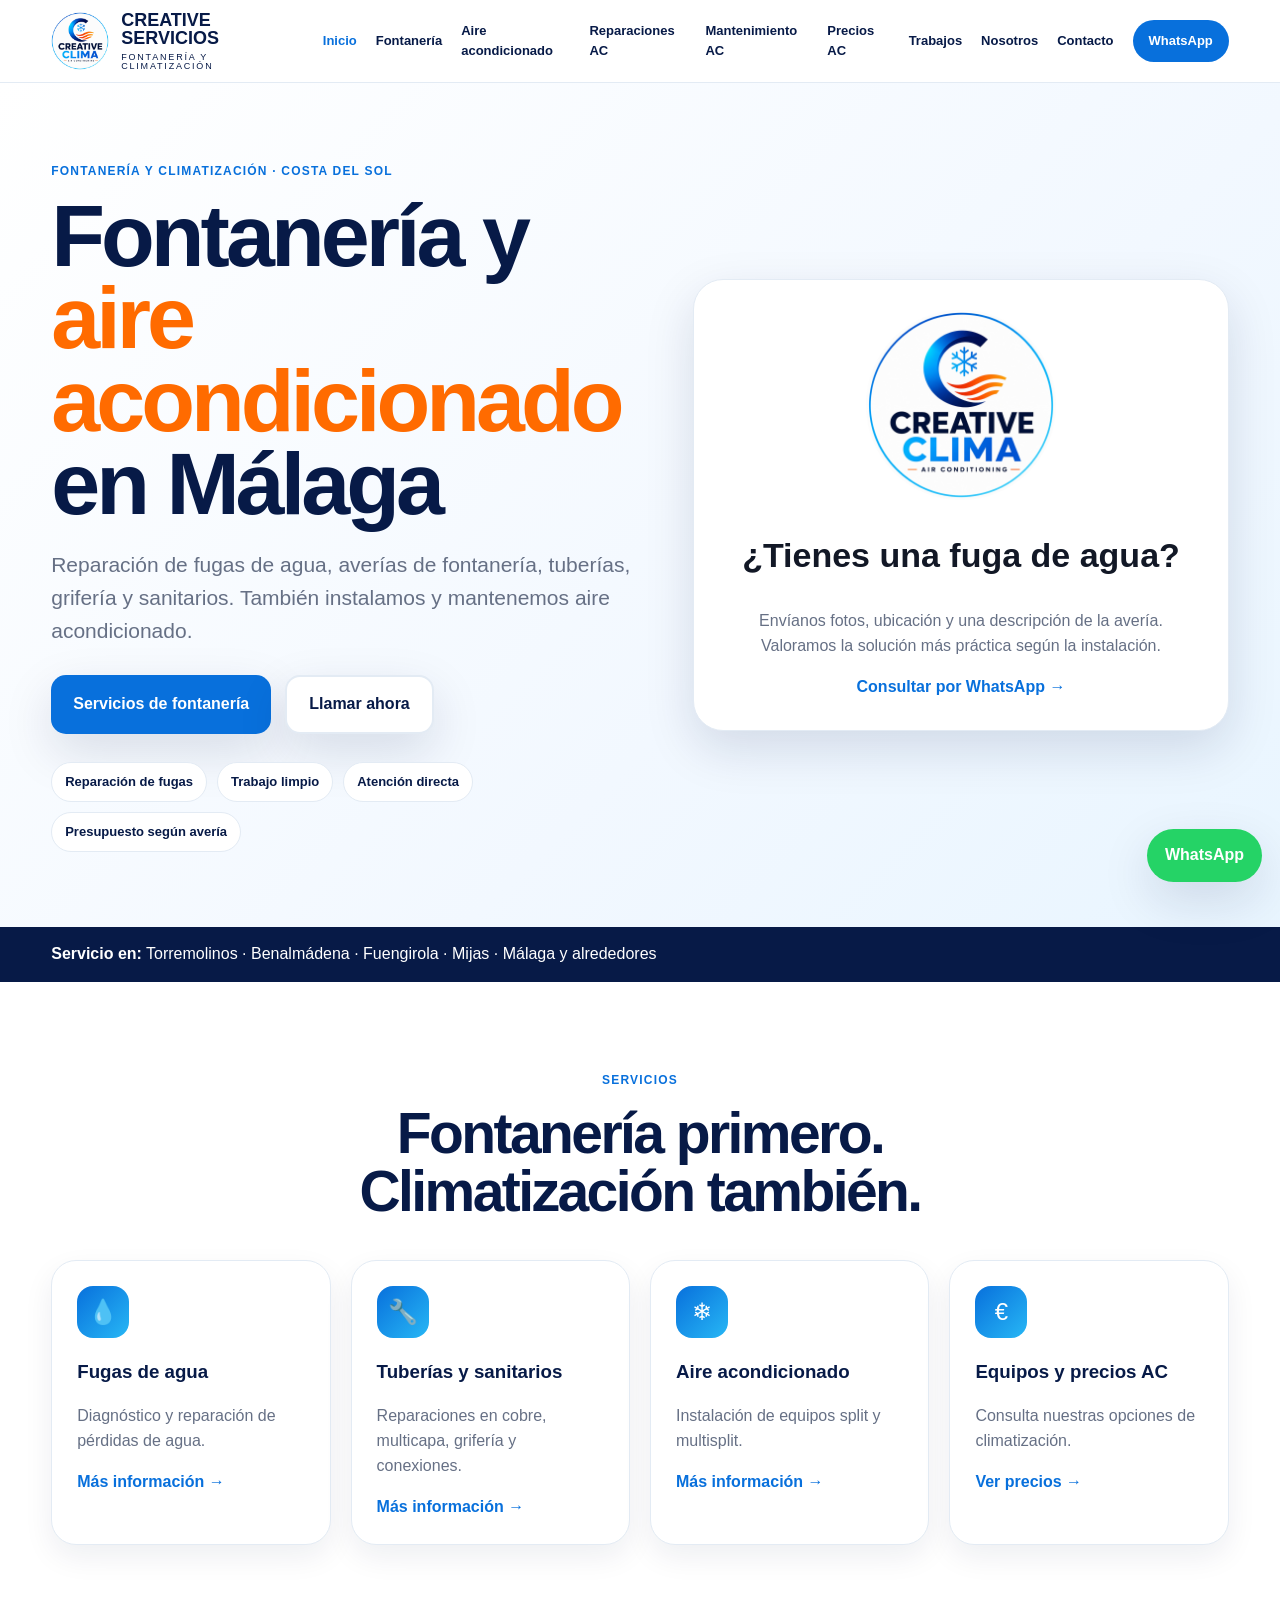
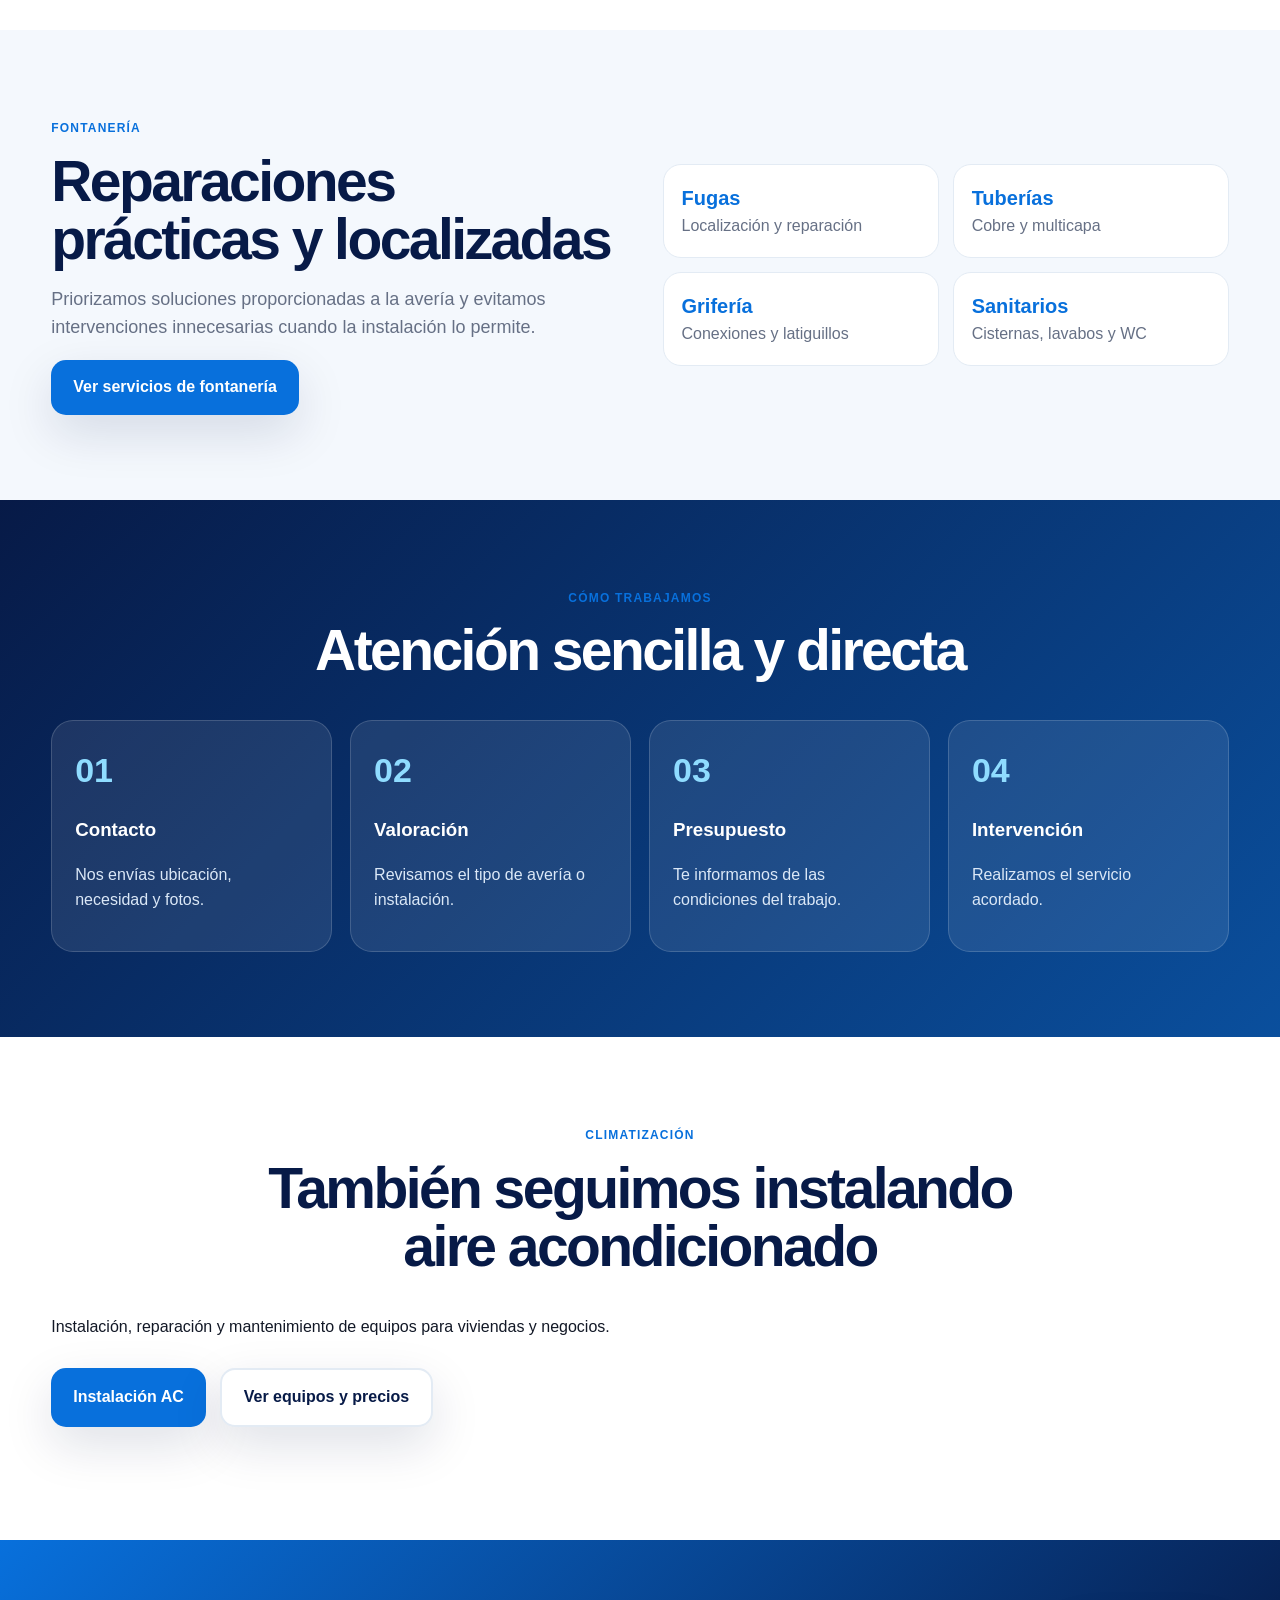
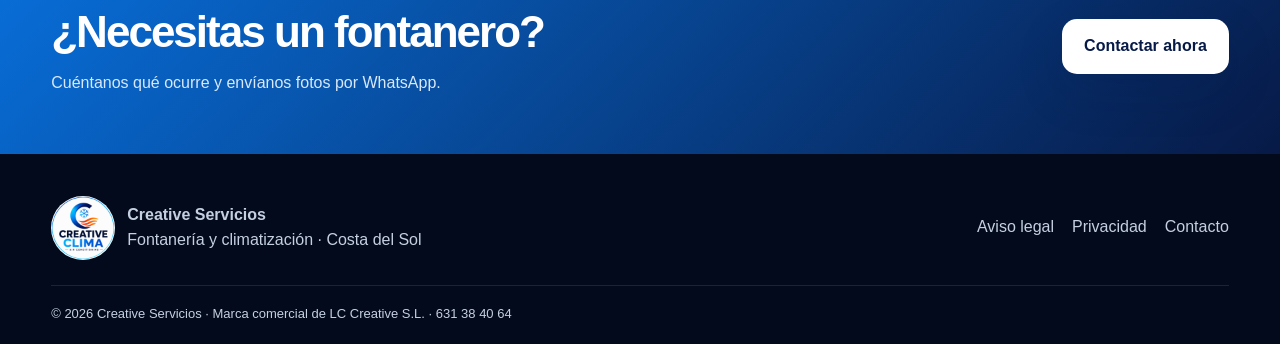
==== commit 003759ba: "Add files via upload" ====
--- a/index.html
+++ b/index.html
@@ -1,48 +1,29 @@
 <!doctype html><html lang="es"><head>
 <meta charset="utf-8"><meta name="viewport" content="width=device-width,initial-scale=1">
-<title>Creative Clima | Aire acondicionado Costa del Sol</title><meta name="description" content="Instalación, reparación y mantenimiento de aire acondicionado en Málaga y Costa del Sol.">
+<title>Creative Servicios | Fontanería y aire acondicionado en Málaga</title>
+<meta name="description" content="Fontanería, reparación de fugas de agua, averías y aire acondicionado en Torremolinos, Benalmádena, Fuengirola, Mijas y Málaga.">
 <link rel="canonical" href="https://creativeclima.es/"><link rel="icon" href="assets/creative-clima-logo.png">
 <link rel="stylesheet" href="styles.css"></head><body>
-<header class="site-header">
-  <div class="container header-inner">
-    <a class="brand" href="index.html">
-      <img src="assets/creative-clima-logo.png" alt="Creative Clima">
-      <span><strong>CREATIVE CLIMA</strong><small>AIR CONDITIONING</small></span>
-    </a>
-    <button class="menu-toggle" aria-label="Abrir menú"><span></span><span></span><span></span></button>
-    <nav class="main-nav"><a class="active" href="index.html">Inicio</a><a class="" href="instalacion.html">Instalación</a><a class="" href="reparaciones.html">Reparaciones</a><a class="" href="mantenimiento.html">Mantenimiento</a><a class="" href="precios.html">Precios</a><a class="" href="trabajos.html">Trabajos</a><a class="" href="nosotros.html">Nosotros</a><a class="" href="contacto.html">Contacto</a><a class="nav-cta" href="https://wa.me/34631384064?text=Hola%20Creative%20Clima%2C%20quiero%20pedir%20un%20presupuesto." target="_blank">WhatsApp</a></nav>
-  </div>
-</header><main>
-<section class="hero"><div class="container hero-grid">
-<div><span class="eyebrow">Español & English · Costa del Sol</span><h1>Aire acondicionado <em>bien instalado</em></h1>
-<p class="lead">Instalación, reparación y mantenimiento profesional para viviendas, oficinas y negocios.</p>
-<div class="actions"><a class="btn primary" href="https://wa.me/34631384064?text=Hola%20Creative%20Clima%2C%20quiero%20pedir%20un%20presupuesto." target="_blank">Pedir presupuesto</a><a class="btn secondary" href="tel:+34631384064">Llamar ahora</a></div>
-<div class="trust"><span>Vacío profesional</span><span>Trabajo limpio</span><span>Presupuesto claro</span><span>Garantía en equipos</span></div></div>
-<div class="hero-card"><img src="assets/creative-clima-logo.png"><h2>Confort. Eficiencia. Confianza.</h2><p>Instalación estándar con tubería, canaleta, soportes, vacío profesional y puesta en marcha.</p><a href="precios.html">Ver equipos y precios →</a></div>
-</div><div class="coverage"><div class="container"><b>Servicio en:</b> Torremolinos · Benalmádena · Fuengirola · Mijas · Málaga y alrededores</div></div></section>
-
-<section class="section"><div class="container"><div class="section-head"><span class="eyebrow">Servicios</span><h2>Una solución completa</h2></div>
-<div class="cards four">
-<a class="card" href="instalacion.html"><span class="icon">❄</span><h3>Instalación</h3><p>Split y multi-split para vivienda, oficina y negocio.</p><b>Más información →</b></a>
-<a class="card" href="reparaciones.html"><span class="icon">🔧</span><h3>Reparaciones</h3><p>Diagnóstico de averías, fugas y bajo rendimiento.</p><b>Más información →</b></a>
-<a class="card" href="mantenimiento.html"><span class="icon">⚙</span><h3>Mantenimiento</h3><p>Limpieza, revisión preventiva y puesta a punto.</p><b>Más información →</b></a>
-<a class="card" href="precios.html"><span class="icon">€</span><h3>Equipos y precios</h3><p>Opciones económicas, recomendadas y premium.</p><b>Ver precios →</b></a>
-</div></div></section>
-
-<section class="section soft"><div class="container split"><div><span class="eyebrow">Instalación estándar</span><h2>Lo importante está incluido</h2><p>Sin jugar al escondite con los conceptos básicos.</p></div>
-<div class="check-list"><div><b>Hasta 3 m</b><span>Tubería frigorífica</span></div><div><b>Hasta 2 m</b><span>Canaleta decorativa</span></div><div><b>Soportes</b><span>Unidad exterior</span></div><div><b>Vacío profesional</b><span>Comprobación y puesta en marcha</span></div></div></div></section>
-
-<section class="section dark"><div class="container"><div class="section-head light"><span class="eyebrow">Cómo trabajamos</span><h2>Cuatro pasos, cero misterio</h2></div>
-<div class="steps"><div><span>01</span><h3>Contacto</h3><p>Nos envías ubicación, necesidad y fotos.</p></div><div><span>02</span><h3>Asesoramiento</h3><p>Calculamos potencia y condiciones.</p></div><div><span>03</span><h3>Presupuesto</h3><p>Propuesta clara antes de empezar.</p></div><div><span>04</span><h3>Instalación</h3><p>Montaje, vacío y puesta en marcha.</p></div></div></div></section>
-
-<section class="section"><div class="container"><div class="section-head"><span class="eyebrow">Marcas</span><h2>Equipos para cada presupuesto</h2></div><div class="brand-grid"><span>Daikin</span><span>Mitsubishi Electric</span><span>Fujitsu</span><span>Panasonic</span><span>Carrier</span><span>Bosch</span><span>Hisense</span><span>HEC by Haier</span></div></div></section>
-<section class="cta"><div class="container cta-inner"><div><h2>Solicita tu presupuesto</h2><p>Respuesta directa por WhatsApp.</p></div><a class="btn white" href="https://wa.me/34631384064?text=Hola%20Creative%20Clima%2C%20quiero%20pedir%20un%20presupuesto." target="_blank">Contactar ahora</a></div></section>
-</main>
-<a class="floating-whatsapp" href="https://wa.me/34631384064?text=Hola%20Creative%20Clima%2C%20quiero%20pedir%20un%20presupuesto." target="_blank">WhatsApp</a>
-<footer class="footer">
-  <div class="container footer-grid">
-    <div class="footer-brand"><img src="assets/creative-clima-logo.png"><div><strong>Creative Clima</strong><span>Air Conditioning · Costa del Sol</span></div></div>
-    <div class="footer-links"><a href="aviso-legal.html">Aviso legal</a><a href="privacidad.html">Privacidad</a><a href="contacto.html">Contacto</a></div>
-  </div>
-  <div class="container footer-bottom">© 2026 Creative Clima · 631 38 40 64 · @lkcreative.clima</div>
-</footer><script src="script.js"></script></body></html>+<header class="site-header"><div class="container header-inner">
+<a class="brand" href="index.html"><img src="assets/creative-clima-logo.png" alt="Creative Servicios"><span><strong>CREATIVE SERVICIOS</strong><small>FONTANERÍA Y CLIMATIZACIÓN</small></span></a>
+<button class="menu-toggle" aria-label="Abrir menú"><span></span><span></span><span></span></button>
+<nav class="main-nav"><a class="active" href="index.html">Inicio</a><a href="fontaneria.html">Fontanería</a><a href="instalacion.html">Aire acondicionado</a><a href="reparaciones.html">Reparaciones AC</a><a href="mantenimiento.html">Mantenimiento AC</a><a href="precios.html">Precios AC</a><a href="trabajos.html">Trabajos</a><a href="nosotros.html">Nosotros</a><a href="contacto.html">Contacto</a><a class="nav-cta" href="https://wa.me/34631384064?text=Hola%2C%20necesito%20informaci%C3%B3n%20sobre%20fontaner%C3%ADa%20o%20climatizaci%C3%B3n" target="_blank" rel="noopener">WhatsApp</a></nav>
+</div></header><main>
+<section class="hero"><div class="container hero-grid"><div><span class="eyebrow">Fontanería y climatización · Costa del Sol</span><h1>Fontanería y <em>aire acondicionado</em> en Málaga</h1>
+<p class="lead">Reparación de fugas de agua, averías de fontanería, tuberías, grifería y sanitarios. También instalamos y mantenemos aire acondicionado.</p>
+<div class="actions"><a class="btn primary" href="fontaneria.html">Servicios de fontanería</a><a class="btn secondary" href="tel:+34631384064">Llamar ahora</a></div>
+<div class="trust"><span>Reparación de fugas</span><span>Trabajo limpio</span><span>Atención directa</span><span>Presupuesto según avería</span></div></div>
+<div class="hero-card"><img src="assets/creative-clima-logo.png" alt="Creative Servicios"><h2>¿Tienes una fuga de agua?</h2><p>Envíanos fotos, ubicación y una descripción de la avería. Valoramos la solución más práctica según la instalación.</p><a href="https://wa.me/34631384064?text=Hola%2C%20tengo%20una%20fuga%20de%20agua" target="_blank" rel="noopener">Consultar por WhatsApp →</a></div></div>
+<div class="coverage"><div class="container"><b>Servicio en:</b> Torremolinos · Benalmádena · Fuengirola · Mijas · Málaga y alrededores</div></div></section>
+<section class="section"><div class="container"><div class="section-head"><span class="eyebrow">Servicios</span><h2>Fontanería primero. Climatización también.</h2></div><div class="cards four">
+<a class="card" href="fontaneria.html"><span class="icon">💧</span><h3>Fugas de agua</h3><p>Diagnóstico y reparación de pérdidas de agua.</p><b>Más información →</b></a>
+<a class="card" href="fontaneria.html"><span class="icon">🔧</span><h3>Tuberías y sanitarios</h3><p>Reparaciones en cobre, multicapa, grifería y conexiones.</p><b>Más información →</b></a>
+<a class="card" href="instalacion.html"><span class="icon">❄</span><h3>Aire acondicionado</h3><p>Instalación de equipos split y multisplit.</p><b>Más información →</b></a>
+<a class="card" href="precios.html"><span class="icon">€</span><h3>Equipos y precios AC</h3><p>Consulta nuestras opciones de climatización.</p><b>Ver precios →</b></a></div></div></section>
+<section class="section soft"><div class="container split"><div><span class="eyebrow">Fontanería</span><h2>Reparaciones prácticas y localizadas</h2><p>Priorizamos soluciones proporcionadas a la avería y evitamos intervenciones innecesarias cuando la instalación lo permite.</p><a class="btn primary" href="fontaneria.html">Ver servicios de fontanería</a></div><div class="check-list"><div><b>Fugas</b><span>Localización y reparación</span></div><div><b>Tuberías</b><span>Cobre y multicapa</span></div><div><b>Grifería</b><span>Conexiones y latiguillos</span></div><div><b>Sanitarios</b><span>Cisternas, lavabos y WC</span></div></div></div></section>
+<section class="section dark"><div class="container"><div class="section-head light"><span class="eyebrow">Cómo trabajamos</span><h2>Atención sencilla y directa</h2></div><div class="steps"><div><span>01</span><h3>Contacto</h3><p>Nos envías ubicación, necesidad y fotos.</p></div><div><span>02</span><h3>Valoración</h3><p>Revisamos el tipo de avería o instalación.</p></div><div><span>03</span><h3>Presupuesto</h3><p>Te informamos de las condiciones del trabajo.</p></div><div><span>04</span><h3>Intervención</h3><p>Realizamos el servicio acordado.</p></div></div></div></section>
+<section class="section"><div class="container"><div class="section-head"><span class="eyebrow">Climatización</span><h2>También seguimos instalando aire acondicionado</h2></div><p>Instalación, reparación y mantenimiento de equipos para viviendas y negocios.</p><div class="actions"><a class="btn primary" href="instalacion.html">Instalación AC</a><a class="btn secondary" href="precios.html">Ver equipos y precios</a></div></div></section>
+<section class="cta"><div class="container cta-inner"><div><h2>¿Necesitas un fontanero?</h2><p>Cuéntanos qué ocurre y envíanos fotos por WhatsApp.</p></div><a class="btn white" href="https://wa.me/34631384064?text=Hola%2C%20necesito%20un%20servicio%20de%20fontaner%C3%ADa" target="_blank" rel="noopener">Contactar ahora</a></div></section></main>
+<a class="floating-whatsapp" href="https://wa.me/34631384064" target="_blank" rel="noopener">WhatsApp</a>
+<footer class="footer"><div class="container footer-grid"><div class="footer-brand"><img src="assets/creative-clima-logo.png" alt="Creative Servicios"><div><strong>Creative Servicios</strong><span>Fontanería y climatización · Costa del Sol</span></div></div><div class="footer-links"><a href="aviso-legal.html">Aviso legal</a><a href="privacidad.html">Privacidad</a><a href="contacto.html">Contacto</a></div></div><div class="container footer-bottom">© 2026 Creative Servicios · Marca comercial de LC Creative S.L. · 631 38 40 64</div></footer>
+<script src="script.js"></script></body></html>
